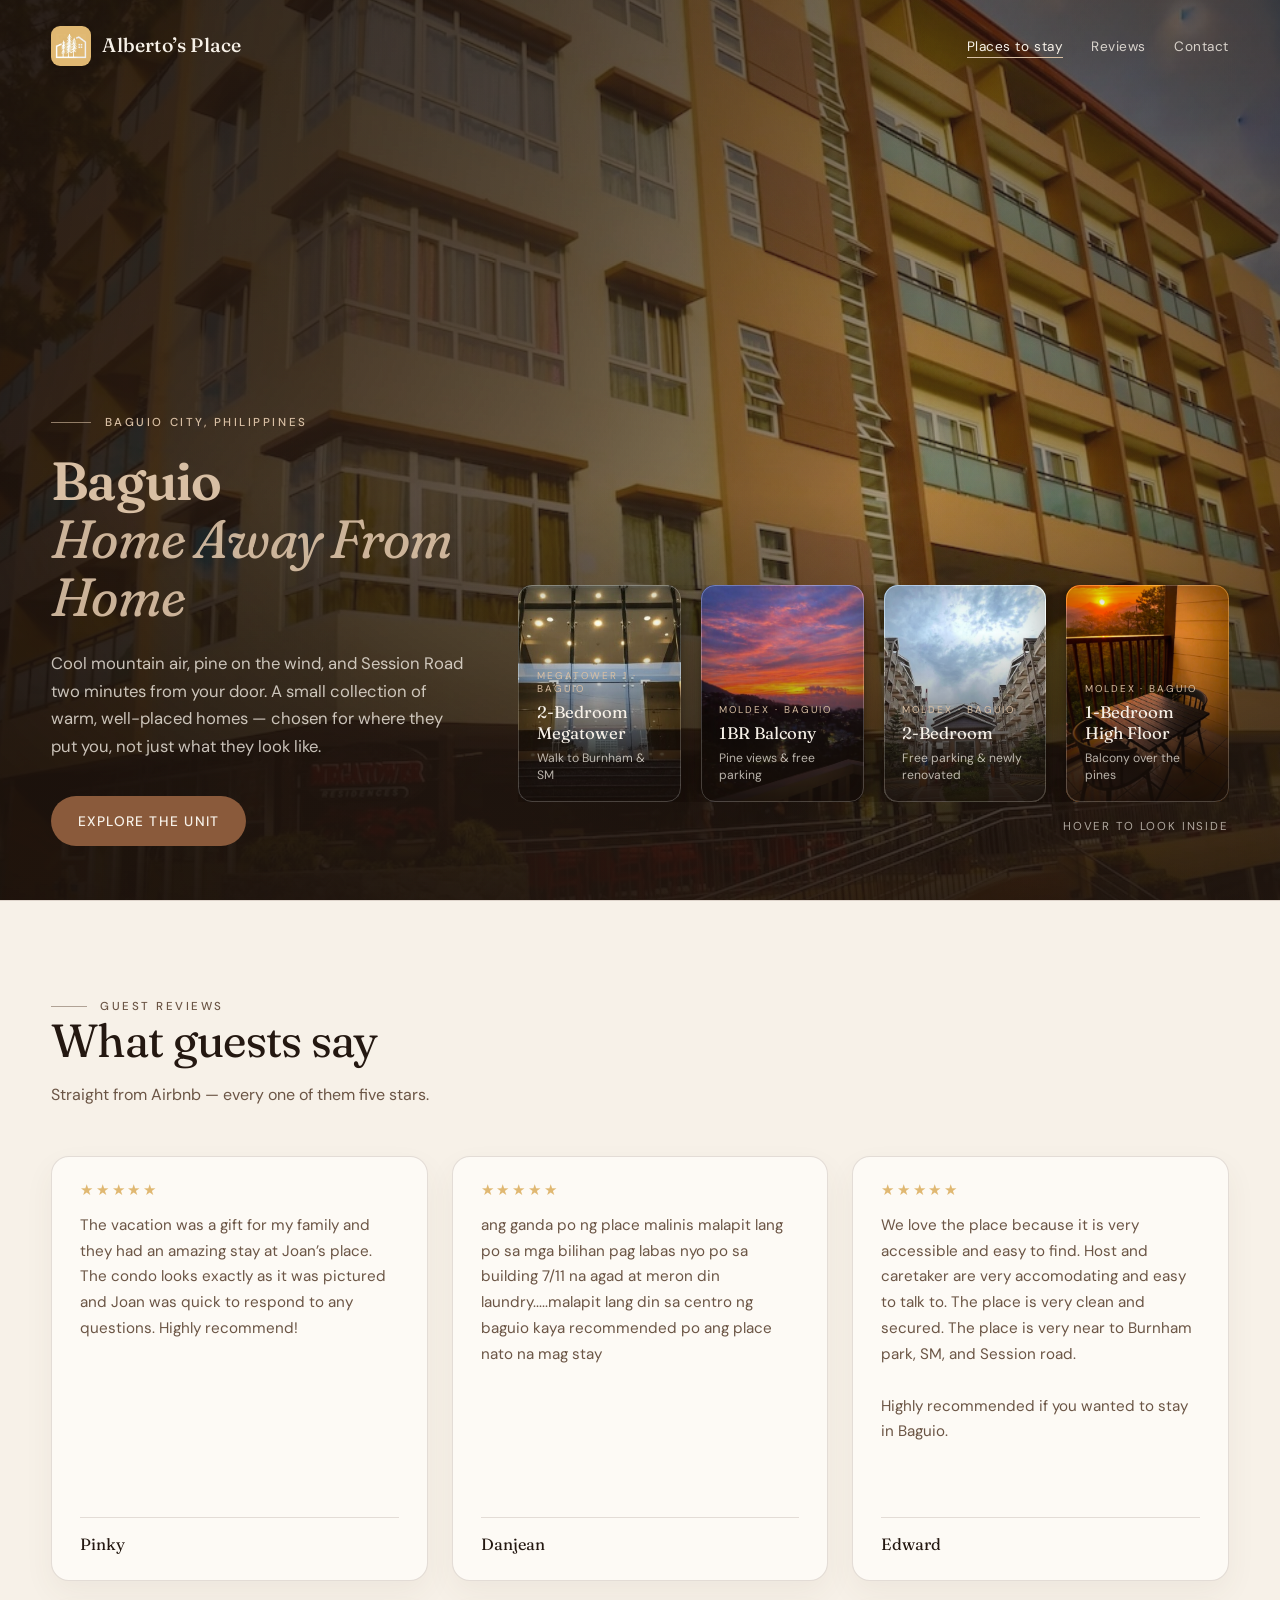
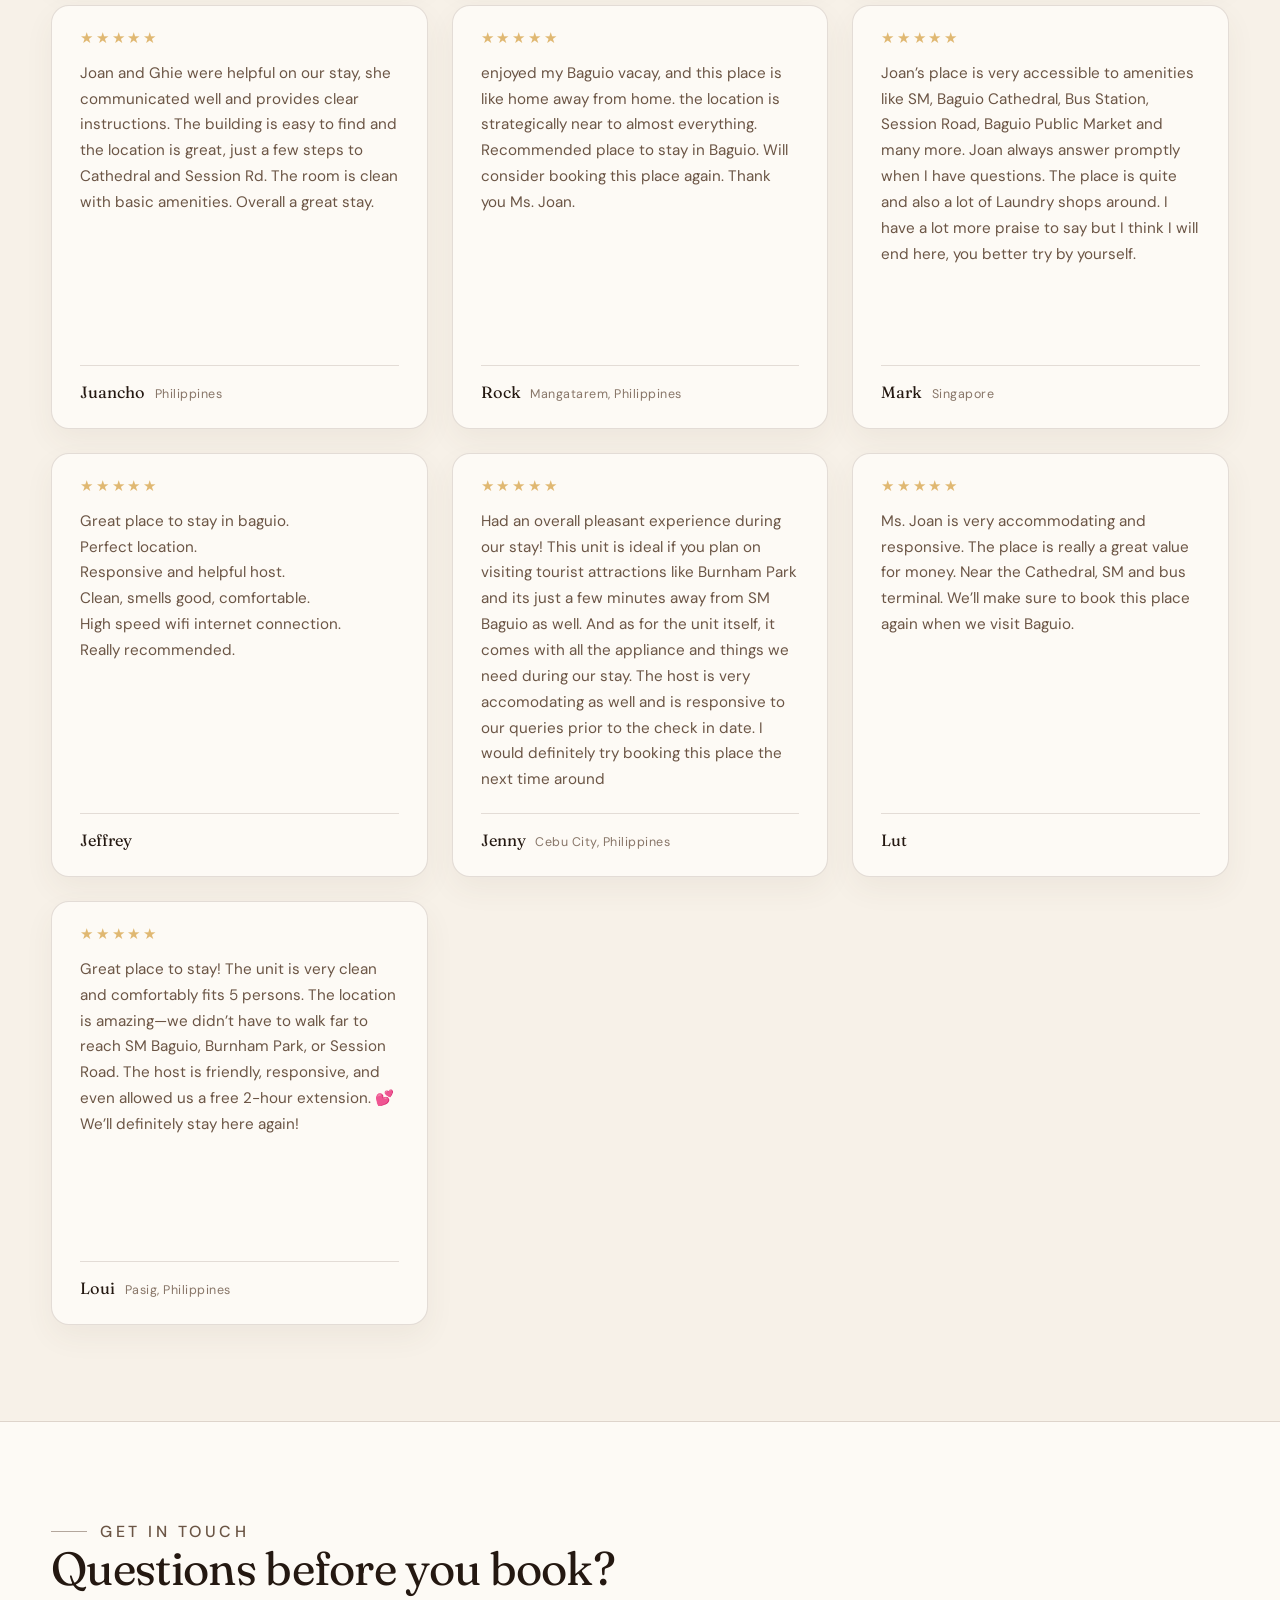
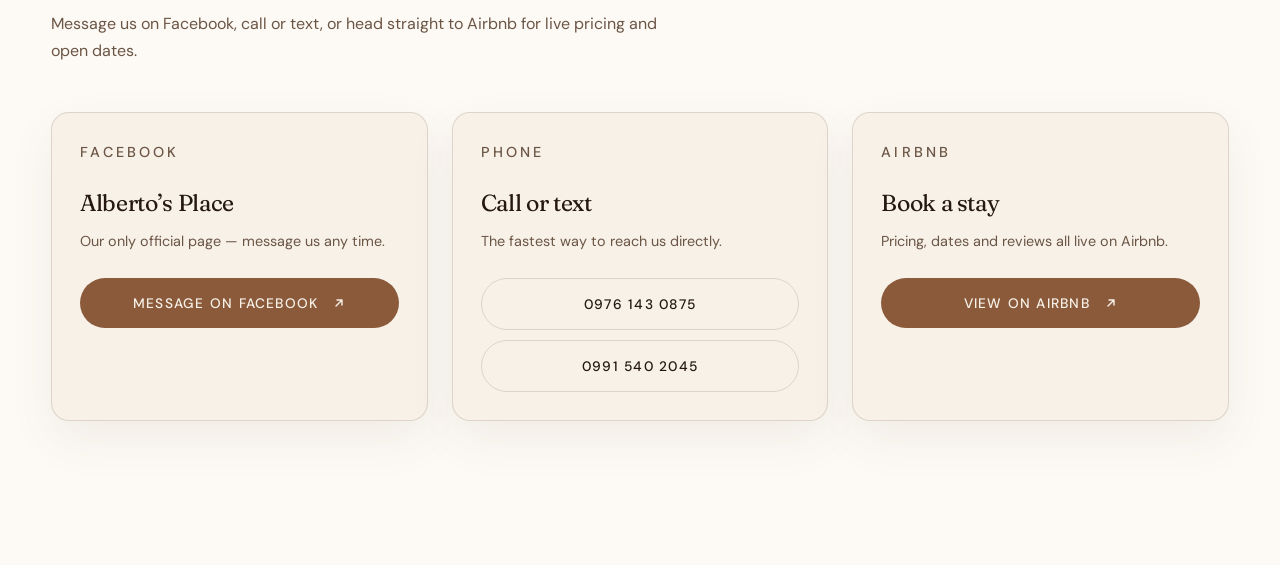
==== index.html @ 00d6dbf7 "Add the Moldex 1-Bedroom High Floor Not on Airbnb, so its booking panel and gallery CTA point at the" ====
<!DOCTYPE html>
<html lang="en">
<head>
<meta charset="utf-8">
<meta name="viewport" content="width=device-width, initial-scale=1">
<title>Alberto's Place — Places to Stay in Baguio</title>
<meta name="description" content="A small collection of warm, well-placed staycation homes in Baguio City. Browse the stay, then book on Airbnb.">
<link rel="icon" href="assets/img/favicon.png" type="image/png">

<link rel="preconnect" href="https://fonts.googleapis.com">
<link rel="preconnect" href="https://fonts.gstatic.com" crossorigin>
<link href="https://fonts.googleapis.com/css2?family=DM+Sans:opsz,wght@9..40,300;9..40,400;9..40,500&family=Fraunces:ital,opsz,wght@0,9..144,300;0,9..144,400;0,9..144,600;1,9..144,400&display=swap" rel="stylesheet">
<!-- ?v= is a cache buster: browsers hold onto these files for ~10 minutes,
     so bump the number whenever style.css or main.js changes, or people
     keep seeing the previous version after a deploy. -->
<link rel="stylesheet" href="assets/css/style.css?v=31">
</head>
<body>

<a class="skip-link" href="#heroMain">Skip to content</a>

<header class="hero grain" id="hero">

  <!-- Background layers: base scene, then the unit's own photo which
       fades and zooms in when the window card is hovered. -->
  <div class="hero__layer hero__layer--base"
       style="background-image:url('images/unit-1-baguio/unit1-39.jpeg')"></div>
  <!-- Two reveal layers, alternated, so one unit can cross-fade into the
       next rather than the image snapping over. -->
  <div class="hero__layer hero__layer--reveal" id="revealLayer"></div>
  <div class="hero__layer hero__layer--reveal" id="revealLayerB"></div>
  <div class="hero__scrim"></div>

  <nav class="nav">
    <a class="brand" href="index.html">
      <img class="brand__logo" src="assets/img/logo-tile.png" alt="">
      <span class="brand__name">Alberto&rsquo;s Place</span>
    </a>
    <button class="nav__toggle" id="navToggle"
            aria-expanded="false" aria-controls="navMenu" aria-label="Open menu">
      <span></span>
    </button>

    <div class="nav__links" id="navMenu" data-open="false">
      <a class="nav__link" href="index.html" aria-current="page">Places to stay</a>
      <a class="nav__link" href="#reviews">Reviews</a>
      <a class="nav__link" href="#contact">Contact</a>
    </div>
  </nav>

  <div class="hero__body" id="heroMain">

    <div class="hero__copy">
      <p class="u-eyebrow hero__eyebrow">Baguio City, Philippines</p>
      <h1 class="hero__title">Baguio<em>Home Away From Home</em></h1>
      <p class="hero__lede">
        Cool mountain air, pine on the wind, and Session Road two minutes from your
        door. A small collection of warm, well-placed homes — chosen for where they
        put you, not just what they look like.
      </p>
      <!-- href + data-reveal are kept in sync with the active card by main.js -->
      <a class="btn" id="exploreCta" href="unit-1.html" data-enter
         data-reveal="images/unit-1-baguio/unit1-01.jpeg">
        Explore the unit
      </a>
    </div>

    <div>
      <div class="window-rail">

        <!-- The window: an oversized crop of the unit's photo, so it reads
             as an aperture cut into the scene behind it. -->

        <a class="window-card" href="unit-1.html" data-enter
           data-reveal="images/unit-1-baguio/unit1-01.jpeg">
          <img class="window-card__img"
               src="images/unit-1-baguio/unit1-01.jpeg"
               alt="Glass main entrance at Megatower 1 Residences">
          <span class="window-card__veil"></span>
          <span class="window-card__label">
            <span class="window-card__place">Megatower 1 · Baguio</span>
            <span class="window-card__name">2-Bedroom Megatower</span>
            <span class="window-card__note">Walk to Burnham &amp; SM</span>
          </span>
        </a>

        <a class="window-card" href="unit-2.html" data-enter
           data-reveal="images/unit-3-baguio/unit3-19.jpeg">
          <img class="window-card__img"
               src="images/unit-3-baguio/unit3-19.jpeg"
               alt="Sunset over the hillside from the balcony">
          <span class="window-card__veil"></span>
          <span class="window-card__label">
            <span class="window-card__place">Moldex · Baguio</span>
            <span class="window-card__name">1BR Balcony</span>
            <span class="window-card__note">Pine views &amp; free parking</span>
          </span>
        </a>

        <a class="window-card" href="unit-3.html" data-enter
           data-reveal="images/unit-4-baguio/unit4-01.jpeg">
          <img class="window-card__img"
               src="images/unit-4-baguio/unit4-01.jpeg"
               alt="Moldex Residences entrance and grounds">
          <span class="window-card__veil"></span>
          <span class="window-card__label">
            <span class="window-card__place">Moldex · Baguio</span>
            <span class="window-card__name">2-Bedroom</span>
            <span class="window-card__note">Free parking &amp; newly renovated</span>
          </span>
        </a>

        <a class="window-card" href="unit-4.html" data-enter
           data-reveal="images/moldex-highfloor/hf-02.jpg">
          <img class="window-card__img"
               src="images/moldex-highfloor/hf-02.jpg"
               alt="Balcony table and chairs looking over the pines at sunset">
          <span class="window-card__veil"></span>
          <span class="window-card__label">
            <span class="window-card__place">Moldex &middot; Baguio</span>
            <span class="window-card__name">1-Bedroom High Floor</span>
            <span class="window-card__note">Balcony over the pines</span>
          </span>
        </a>

      </div>
      <p class="hero__hint">
        <span data-pointer="fine">Hover to look inside</span>
        <span data-pointer="coarse">Tap to step inside</span>
      </p>
    </div>

  </div>
</header>

<section class="reviews-section" id="reviews">
  <div class="wrap">
    <div class="reviews-head">
      <p class="u-eyebrow reviews-head__eyebrow">Guest reviews</p>
      <h2>What guests say</h2>
      <p>Straight from Airbnb &mdash; every one of them five stars.</p>
    </div>

    <div class="reviews-grid">
      <figure class="review-card">
        <p class="review-card__stars" role="img" aria-label="Rated 5 out of 5">&#9733;&#9733;&#9733;&#9733;&#9733;</p>
        <blockquote>The vacation was a gift for my family and they had an amazing stay at Joan&rsquo;s place. The condo looks exactly as it was pictured and Joan was quick to respond to any questions. Highly recommend!</blockquote>
        <figcaption>
          <span class="review-card__name">Pinky</span>
        </figcaption>
      </figure>

      <figure class="review-card">
        <p class="review-card__stars" role="img" aria-label="Rated 5 out of 5">&#9733;&#9733;&#9733;&#9733;&#9733;</p>
        <blockquote>ang ganda po ng place malinis malapit lang po sa mga bilihan pag labas nyo po sa building 7/11 na agad at meron din laundry.....malapit lang din sa centro ng baguio kaya recommended po ang place nato na mag stay</blockquote>
        <figcaption>
          <span class="review-card__name">Danjean</span>
          </figcaption>
      </figure>

      <figure class="review-card">
        <p class="review-card__stars" role="img" aria-label="Rated 5 out of 5">&#9733;&#9733;&#9733;&#9733;&#9733;</p>
        <blockquote>We love the place because it is very accessible and easy to find. Host and caretaker are very accomodating and easy to talk to. The place is very clean and secured. The place is very near to Burnham park, SM, and Session road.<br><br>Highly recommended if you wanted to stay in Baguio.</blockquote>
        <figcaption>
          <span class="review-card__name">Edward</span>
          </figcaption>
      </figure>

      <figure class="review-card">
        <p class="review-card__stars" role="img" aria-label="Rated 5 out of 5">&#9733;&#9733;&#9733;&#9733;&#9733;</p>
        <blockquote>Joan and Ghie were helpful on our stay, she communicated well and provides clear instructions. The building is easy to find and the location is great, just a few steps to Cathedral and Session Rd. The room is clean with basic amenities. Overall a great stay.</blockquote>
        <figcaption>
          <span class="review-card__name">Juancho</span>
          <span class="review-card__meta">Philippines</span>
        </figcaption>
      </figure>

      <figure class="review-card">
        <p class="review-card__stars" role="img" aria-label="Rated 5 out of 5">&#9733;&#9733;&#9733;&#9733;&#9733;</p>
        <blockquote>enjoyed my Baguio vacay, and this place is like home away from home. the location is strategically near to almost everything. Recommended place to stay in Baguio. Will consider booking this place again. Thank you Ms. Joan.</blockquote>
        <figcaption>
          <span class="review-card__name">Rock</span>
          <span class="review-card__meta">Mangatarem, Philippines</span>
        </figcaption>
      </figure>

      <figure class="review-card">
        <p class="review-card__stars" role="img" aria-label="Rated 5 out of 5">&#9733;&#9733;&#9733;&#9733;&#9733;</p>
        <blockquote>Joan&rsquo;s place is very accessible to amenities like SM, Baguio Cathedral, Bus Station, Session Road, Baguio Public Market and many more. Joan always answer promptly when I have questions. The place is quite and also a lot of Laundry shops around. I have a lot more praise to say but I think I will end here, you better try by yourself.</blockquote>
        <figcaption>
          <span class="review-card__name">Mark</span>
          <span class="review-card__meta">Singapore</span>
        </figcaption>
      </figure>

      <figure class="review-card">
        <p class="review-card__stars" role="img" aria-label="Rated 5 out of 5">&#9733;&#9733;&#9733;&#9733;&#9733;</p>
        <blockquote>Great place to stay in baguio.<br>Perfect location.<br>Responsive and helpful host.<br>Clean, smells good, comfortable.<br>High speed wifi internet connection.<br>Really recommended.</blockquote>
        <figcaption>
          <span class="review-card__name">Jeffrey</span>
        </figcaption>
      </figure>

      <figure class="review-card">
        <p class="review-card__stars" role="img" aria-label="Rated 5 out of 5">&#9733;&#9733;&#9733;&#9733;&#9733;</p>
        <blockquote>Had an overall pleasant experience during our stay! This unit is ideal if you plan on visiting tourist attractions like Burnham Park and its just a few minutes away from SM Baguio as well. And as for the unit itself, it comes with all the appliance and things we need during our stay. The host is very accomodating as well and is responsive to our queries prior to the check in date. I would definitely try booking this place the next time around</blockquote>
        <figcaption>
          <span class="review-card__name">Jenny</span>
          <span class="review-card__meta">Cebu City, Philippines</span>
        </figcaption>
      </figure>

      <figure class="review-card">
        <p class="review-card__stars" role="img" aria-label="Rated 5 out of 5">&#9733;&#9733;&#9733;&#9733;&#9733;</p>
        <blockquote>Ms. Joan is very accommodating and responsive. The place is really a great value for money. Near the Cathedral, SM and bus terminal. We&rsquo;ll make sure to book this place again when we visit Baguio.</blockquote>
        <figcaption>
          <span class="review-card__name">Lut</span>
        </figcaption>
      </figure>

      <figure class="review-card">
        <p class="review-card__stars" role="img" aria-label="Rated 5 out of 5">&#9733;&#9733;&#9733;&#9733;&#9733;</p>
        <blockquote>Great place to stay! The unit is very clean and comfortably fits 5 persons. The location is amazing&mdash;we didn&rsquo;t have to walk far to reach SM Baguio, Burnham Park, or Session Road. The host is friendly, responsive, and even allowed us a free 2-hour extension. &#128149; We&rsquo;ll definitely stay here again!</blockquote>
        <figcaption>
          <span class="review-card__name">Loui</span>
          <span class="review-card__meta">Pasig, Philippines</span>
        </figcaption>
      </figure>
    </div>
  </div>
</section>

<section class="contact-section" id="contact">
  <div class="wrap">
    <div class="contact-head">
      <p class="u-eyebrow contact-head__eyebrow">Get in touch</p>
      <h2>Questions before you book?</h2>
      <p>
        Message us on Facebook, call or text, or head straight to Airbnb for
        live pricing and open dates.
      </p>
    </div>

    <div class="contact-grid">

      <div class="contact-card">
        <p class="u-eyebrow contact-card__label">Facebook</p>
        <h3>Alberto&rsquo;s Place</h3>
        <p>Our only official page &mdash; message us any time.</p>
        <a class="btn" href="https://www.facebook.com/Albertosplacestaycation"
           target="_blank" rel="noopener">
          Message on Facebook
          <svg width="14" height="14" viewBox="0 0 14 14" fill="none" aria-hidden="true">
            <path d="M4 10L10 4M10 4H5M10 4v5" stroke="currentColor" stroke-width="1.4"
                  stroke-linecap="round" stroke-linejoin="round"/>
          </svg>
        </a>
      </div>

      <div class="contact-card">
        <p class="u-eyebrow contact-card__label">Phone</p>
        <h3>Call or text</h3>
        <p>The fastest way to reach us directly.</p>
        <div class="contact-card__phones">
          <a class="btn btn--ghost" href="tel:+639761430875">0976 143 0875</a>
          <a class="btn btn--ghost" href="tel:+639915402045">0991 540 2045</a>
        </div>
      </div>

      <div class="contact-card">
        <p class="u-eyebrow contact-card__label">Airbnb</p>
        <h3>Book a stay</h3>
        <p>Pricing, dates and reviews all live on Airbnb.</p>
        <a class="btn" href="https://www.airbnb.com/rooms/783732676902421888"
           target="_blank" rel="noopener">
          View on Airbnb
          <svg width="14" height="14" viewBox="0 0 14 14" fill="none" aria-hidden="true">
            <path d="M4 10L10 4M10 4H5M10 4v5" stroke="currentColor" stroke-width="1.4"
                  stroke-linecap="round" stroke-linejoin="round"/>
          </svg>
        </a>
      </div>

    </div>
  </div>
</section>

<script src="assets/js/units.js?v=31"></script>
<script src="assets/js/main.js?v=31"></script>
</body>
</html>
---- assets/css/style.css ----
/* ============================================================
   TERRA STAYS — core stylesheet
   Palette: warm earth / brown aesthetic
   ============================================================ */

:root {
  /* Earth palette */
  --espresso: #241811;
  --bark:     #33241a;
  --walnut:   #5c4032;
  --clay:     #8a5a3b;
  --caramel:  #b5835a;
  --sand:     #d8bfa4;
  --oat:      #ead9c4;
  --cream:    #f7f1e8;
  --paper:    #fdfaf5;
  --moss:     #6e7357;
  --brand-tan: #e0b872;   /* sampled from the Alberto's Place mark */

  --ink:        var(--espresso);
  --ink-soft:   #6b5545;
  --rule:       rgba(92, 64, 50, 0.16);

  /* Type */
  --display: "Fraunces", "Iowan Old Style", Georgia, serif;
  --body:    "DM Sans", -apple-system, BlinkMacSystemFont, "Segoe UI", sans-serif;

  /* Motion */
  --ease-out: cubic-bezier(0.22, 1, 0.36, 1);
  --ease-soft: cubic-bezier(0.4, 0, 0.2, 1);

  /* Layout */
  --gutter: clamp(1.25rem, 4vw, 4rem);
  --maxw: 1400px;
}

*, *::before, *::after { box-sizing: border-box; }

/* several components set an explicit display, which would otherwise beat the
   UA rule for [hidden] */
[hidden] { display: none !important; }

html { scroll-behavior: smooth; }

body {
  margin: 0;
  font-family: var(--body);
  background: var(--paper);
  color: var(--ink);
  -webkit-font-smoothing: antialiased;
  text-rendering: optimizeLegibility;
}

img { display: block; max-width: 100%; }

a { color: inherit; text-decoration: none; }

button { font: inherit; color: inherit; }

/* Keyboard focus has to stay visible everywhere. Anything below that hides an
   outline must put back an equally clear indicator. */
:where(a, button, [tabindex]):focus-visible {
  outline: 2px solid var(--brand-tan);
  outline-offset: 3px;
  border-radius: 3px;
}

.skip-link {
  position: absolute;
  left: -9999px;
  top: 0;
  z-index: 200;
}

.skip-link:focus {
  left: 1rem;
  top: 1rem;
  padding: 0.8rem 1.25rem;
  border-radius: 999px;
  background: var(--cream);
  color: var(--ink);
  font-size: 0.85rem;
}

h1, h2, h3, h4 {
  font-family: var(--display);
  font-weight: 400;
  font-variation-settings: "SOFT" 30, "WONK" 1;
  letter-spacing: -0.015em;
  margin: 0;
  line-height: 1.05;
}

.u-eyebrow {
  font-size: 0.72rem;
  letter-spacing: 0.22em;
  text-transform: uppercase;
  font-weight: 500;
}

/* Film grain overlay, used on dark photographic surfaces */
.grain::after {
  content: "";
  position: absolute;
  inset: 0;
  pointer-events: none;
  opacity: 0.16;
  mix-blend-mode: overlay;
  background-image: url("data:image/svg+xml,%3Csvg xmlns='http://www.w3.org/2000/svg' width='140' height='140'%3E%3Cfilter id='n'%3E%3CfeTurbulence type='fractalNoise' baseFrequency='0.85' numOctaves='3'/%3E%3C/filter%3E%3Crect width='140' height='140' filter='url(%23n)' opacity='0.5'/%3E%3C/svg%3E");
}

/* ============================================================
   HERO — "window into the stay"
   ============================================================ */

.hero {
  position: relative;
  min-height: 100svh;
  display: flex;
  flex-direction: column;
  overflow: hidden;
  background: var(--espresso);
  isolation: isolate;
}

/* Stacked background layers. The base sits underneath; the reveal
   layer holds the unit's own photo and fades + zooms in on hover,
   so the thumbnail reads as a window opening onto the full scene. */
.hero__layer {
  position: absolute;
  inset: -6%;                    /* bleed, so scaling never shows an edge */
  background-size: cover;
  background-position: center;
  z-index: 0;
  will-change: transform, opacity;
}

.hero__layer--base {
  transform: scale(1.04);
  transition: transform 1600ms var(--ease-out), filter 900ms var(--ease-soft);
}

/* Visibility is driven by JS rather than by .is-peeking, because two of these
   alternate to cross-fade one unit into the next. The long transform makes a
   slow push-in that runs for the whole time a unit is on screen. */
.hero__layer--reveal {
  opacity: 0;
  transform: scale(1.02);
  transition:
    opacity 700ms var(--ease-soft),
    transform 3500ms linear;
}

.hero__layer--reveal.is-on { opacity: 1; transform: scale(1.14); }

/* Warm scrim: pushes every photo toward the brown palette and keeps
   text legible over phone-camera shots. */
.hero__scrim {
  position: absolute;
  inset: 0;
  z-index: 1;
  background:
    linear-gradient(to right,
      rgba(28, 18, 12, 0.88) 0%,
      rgba(36, 24, 17, 0.62) 42%,
      rgba(36, 24, 17, 0.28) 72%,
      rgba(36, 24, 17, 0.55) 100%),
    linear-gradient(to top,
      rgba(28, 18, 12, 0.85) 0%,
      rgba(28, 18, 12, 0.10) 45%,
      rgba(28, 18, 12, 0.45) 100%),
    radial-gradient(120% 90% at 20% 40%, rgba(138, 90, 59, 0.30), transparent 60%);
  transition: opacity 900ms var(--ease-soft);
}

/* Peeking state — set while the card is hovered/focused.
   The scrim deliberately stays at full strength: the reveal comes from
   the image swap and the slow push-in, not from lifting the shade off
   the headline. */
.hero.is-peeking .hero__layer--base { transform: scale(1.1); filter: blur(2px); }

/* Stated explicitly rather than via :not() — the nav has to out-stack the hero
   body so the open menu panel isn't painted behind the headline. */
.hero > .nav,
.hero > .hero__body { position: relative; }
.hero > .hero__body { z-index: 2; }
.hero > .nav        { z-index: 3; }

/* ---------- Nav ---------- */

.nav {
  display: flex;
  align-items: center;
  justify-content: space-between;
  gap: 2rem;
  padding: 1.6rem var(--gutter);
  color: var(--cream);
}

.brand {
  display: inline-flex;
  align-items: center;
  gap: 0.7rem;
}

.brand__logo {
  width: 2.5rem;
  height: 2.5rem;
  border-radius: 9px;
  flex: none;
  box-shadow: 0 1px 3px rgba(20, 12, 7, 0.25);
}

.brand__name {
  font-family: var(--display);
  font-size: 1.22rem;
  font-weight: 500;
  letter-spacing: 0.01em;
  line-height: 1;
  white-space: nowrap;
}

.nav__links {
  display: flex;
  align-items: center;
  gap: 1.75rem;
  font-size: 0.85rem;
  letter-spacing: 0.04em;
}

.nav__link {
  position: relative;
  display: inline-flex;
  align-items: center;
  /* padded to a 44px tap target without changing the visual rhythm */
  padding: 0.75rem 0;
  opacity: 0.82;
  transition: opacity 250ms var(--ease-soft);
}

.nav__link::after {
  content: "";
  position: absolute;
  left: 0; bottom: 0.55rem;
  width: 100%;
  height: 1px;
  background: var(--sand);
  transform: scaleX(0);
  transform-origin: left;
  transition: transform 400ms var(--ease-out);
}

a.nav__link:hover { opacity: 1; }
a.nav__link:hover::after,
.nav__link[aria-current="page"]::after { transform: scaleX(1); }

.nav__link[aria-current="page"] { opacity: 1; }

/* ---------- Menu toggle (small screens only) ---------- */

.nav__toggle {
  display: none;
  width: 44px;
  height: 44px;
  padding: 0;
  border: 1px solid rgba(247, 241, 232, 0.28);
  border-radius: 999px;
  background: rgba(28, 18, 12, 0.35);
  color: var(--cream);
  cursor: pointer;
  place-items: center;
  backdrop-filter: blur(6px);
}

.nav__toggle span {
  position: relative;
  display: block;
  width: 16px;
  height: 1.5px;
  background: currentColor;
  transition: transform 300ms var(--ease-out), opacity 200ms var(--ease-soft);
}

.nav__toggle span::before,
.nav__toggle span::after {
  content: "";
  position: absolute;
  left: 0;
  width: 16px;
  height: 1.5px;
  background: currentColor;
  transition: transform 300ms var(--ease-out);
}

.nav__toggle span::before { top: -5px; }
.nav__toggle span::after  { top: 5px; }

.nav__toggle[aria-expanded="true"] span { transform: rotate(45deg); }
.nav__toggle[aria-expanded="true"] span::before { transform: translateY(5px) rotate(-90deg); }
.nav__toggle[aria-expanded="true"] span::after  { opacity: 0; transform: translateY(-5px); }

/* ---------- Hero body ---------- */

.hero__body {
  flex: 1;
  display: grid;
  grid-template-columns: minmax(min(26rem, 100%), 1fr) minmax(0, auto);
  align-items: end;
  gap: clamp(2rem, 4vw, 4.5rem);
  padding: 0 var(--gutter) clamp(2.5rem, 6vh, 4.5rem);
}

/* Without this the rail's intrinsic width props the whole grid open and
   pushes the headline off-screen on narrow viewports. */
.hero__body > * { min-width: 0; }

.hero__copy { max-width: 34rem; color: var(--cream); }

.hero__eyebrow {
  color: var(--sand);
  margin-bottom: 1.4rem;
  display: flex;
  align-items: center;
  gap: 0.85rem;
}

.hero__eyebrow::before {
  content: "";
  width: 2.5rem;
  height: 1px;
  background: currentColor;
  opacity: 0.6;
}

.hero__title {
  font-size: clamp(2.1rem, 4.2vw, 3.9rem);
  line-height: 1.08;
  margin-bottom: 1.5rem;
  /* Both lines sand, no white split — the contrast comes from weight and
     italic instead of a color change. */
  color: var(--sand);
  font-weight: 600;
  font-variation-settings: "SOFT" 40, "WONK" 1;
}

.hero__title em {
  display: block;
  font-style: italic;
  font-weight: 400;
  font-variation-settings: "SOFT" 65, "WONK" 1;
  opacity: 0.92;
}

.hero__lede {
  font-size: clamp(0.98rem, 1.3vw, 1.1rem);
  line-height: 1.65;
  color: rgba(247, 241, 232, 0.78);
  max-width: 30rem;
  margin: 0 0 2.25rem;
}

/* ---------- Button ---------- */

.btn {
  --btn-bg: var(--clay);
  --btn-fg: var(--cream);
  display: inline-flex;
  align-items: center;
  gap: 0.85rem;
  padding: 1rem 1.65rem;
  border: 0;
  border-radius: 999px;
  background: var(--btn-bg);
  color: var(--btn-fg);
  font-family: var(--body);
  font-size: 0.86rem;
  font-weight: 500;
  letter-spacing: 0.09em;
  text-transform: uppercase;
  cursor: pointer;
  transition: background 350ms var(--ease-soft), transform 350ms var(--ease-out);
}

.btn:hover { background: var(--caramel); transform: translateY(-2px); }

.btn svg { transition: transform 400ms var(--ease-out); }
.btn:hover svg { transform: translateX(4px); }

.btn--ghost {
  --btn-bg: transparent;
  --btn-fg: var(--ink);
  border: 1px solid var(--rule);
}
.btn--ghost:hover { --btn-bg: var(--oat); }

/* ============================================================
   THE WINDOW CARD
   The thumbnail shows an oversized crop of the unit's photo, so it
   reads as a small aperture cut into the scene behind it.
   ============================================================ */

.window-rail {
  display: flex;
  align-items: flex-end;
  gap: 1.25rem;
  /* Scrolls at any width. With four cards the rail's natural width was
     squeezing the headline column down to ~140px, so it wrapped one word
     per line — the rail has to give, not the copy. */
  max-width: 100%;
  overflow-x: auto;
  scrollbar-width: none;
  scroll-snap-type: x mandatory;
  scroll-padding-left: 0;
}
.window-rail::-webkit-scrollbar { display: none; }
.window-card { scroll-snap-align: start; }

.window-card {
  position: relative;
  display: block;
  width: clamp(160px, 17vw, 260px);
  min-width: 124px;
  aspect-ratio: 3 / 4;
  border-radius: 14px;
  overflow: hidden;
  cursor: pointer;
  background: var(--bark);
  box-shadow:
    0 2px 6px rgba(20, 12, 7, 0.30),
    0 18px 45px rgba(20, 12, 7, 0.45);
  transition:
    transform 700ms var(--ease-out),
    box-shadow 700ms var(--ease-out);
}

/* thin inner bevel — makes it feel cut, not pasted on */
.window-card.is-showing::after {
  border-color: rgba(224, 184, 114, 0.85);
  box-shadow: inset 0 0 40px rgba(20, 12, 7, 0.35),
              0 0 0 1px rgba(224, 184, 114, 0.35);
}

.window-card::after {
  content: "";
  position: absolute;
  inset: 0;
  border-radius: inherit;
  border: 1px solid rgba(247, 241, 232, 0.22);
  box-shadow: inset 0 0 40px rgba(20, 12, 7, 0.35);
  pointer-events: none;
  z-index: 3;
}

.window-card__img {
  position: absolute;
  inset: 0;
  width: 100%;
  height: 100%;
  object-fit: cover;
  /* oversized on purpose: you're seeing a slice of a bigger scene */
  transform: scale(1.45);
  transition: transform 1400ms var(--ease-out);
  z-index: 1;
}

.window-card__veil {
  position: absolute;
  inset: 0;
  z-index: 2;
  /* Reaches high enough that the label always lands on a dark base,
     even when the title wraps to two lines on a narrow card. */
  background: linear-gradient(to top,
    rgba(24, 15, 10, 0.92) 0%,
    rgba(24, 15, 10, 0.78) 22%,
    rgba(24, 15, 10, 0.30) 48%,
    rgba(24, 15, 10, 0) 78%);
  transition: opacity 700ms var(--ease-soft);
}

.window-card__label {
  position: absolute;
  left: 0; right: 0; bottom: 0;
  z-index: 4;
  padding: 1.1rem 1.15rem;
  color: var(--cream);
}

.window-card__place {
  display: block;
  font-size: 0.62rem;
  letter-spacing: 0.2em;
  text-transform: uppercase;
  color: var(--sand);
  margin-bottom: 0.45rem;
}

.window-card__name {
  display: block;
  font-family: var(--display);
  font-size: 1.05rem;
  line-height: 1.25;
}

.window-card__note {
  display: block;
  margin-top: 0.4rem;
  font-size: 0.76rem;
  line-height: 1.4;
  color: rgba(247, 241, 232, 0.72);
}

/* On hover the crop eases back toward 1:1 — the window "opens" and
   matches the full-bleed scene now showing behind it. */
.window-card:hover,
.window-card:focus-visible {
  transform: translateY(-10px);
  box-shadow:
    0 4px 10px rgba(20, 12, 7, 0.35),
    0 30px 70px rgba(20, 12, 7, 0.55);
}

/* The crop eases open a little, but stays tighter than the scene behind
   it — otherwise the card stops reading as an aperture and starts
   competing with the background. */
.window-card:hover .window-card__img,
.window-card:focus-visible .window-card__img { transform: scale(1.28); }

.window-card:hover .window-card__veil,
.window-card:focus-visible .window-card__veil { opacity: 0.8; }

/* Ghost slots standing in for the five stays still to come */
.window-slot {
  width: clamp(160px, 17vw, 260px);
  min-width: 124px;
  aspect-ratio: 3 / 4;
  border-radius: 14px;
  border: 1px dashed rgba(247, 241, 232, 0.22);
  display: grid;
  place-items: center;
  color: rgba(247, 241, 232, 0.42);
  font-size: 0.68rem;
  letter-spacing: 0.18em;
  text-transform: uppercase;
}

.hero__hint {
  margin-top: 1.1rem;
  font-size: 0.72rem;
  letter-spacing: 0.16em;
  text-transform: uppercase;
  color: rgba(247, 241, 232, 0.66);
  text-align: right;
}

/* "Hover" means nothing on a touch screen */
[data-pointer="coarse"] { display: none; }

@media (hover: none) {
  [data-pointer="fine"]   { display: none; }
  [data-pointer="coarse"] { display: inline; }
}

/* Click-through transition: the window swallows the page */
body.is-entering .hero__layer--reveal.is-on { transform: scale(1.4); }
body.is-entering .hero__body,
body.is-entering .nav { opacity: 0; transform: translateY(-8px); }
body.is-entering .hero__body,
body.is-entering .nav {
  transition: opacity 450ms var(--ease-soft), transform 450ms var(--ease-soft);
}

/* ============================================================
   LISTING PAGE
   ============================================================ */

.listing-nav {
  position: sticky;
  top: 0;
  z-index: 40;
  display: flex;
  align-items: center;
  justify-content: space-between;
  gap: 2rem;
  padding: 1.1rem var(--gutter);
  background: rgba(253, 250, 245, 0.86);
  backdrop-filter: blur(14px);
  border-bottom: 1px solid var(--rule);
  color: var(--ink);
}


.back-link {
  display: inline-flex;
  align-items: center;
  gap: 0.6rem;
  min-height: 44px;
  padding-right: 0.5rem;
  font-size: 0.8rem;
  letter-spacing: 0.05em;
  color: var(--ink-soft);
  transition: color 250ms var(--ease-soft);
}

.back-link__long  { white-space: nowrap; }
.back-link__short { display: none; }
.back-link:hover { color: var(--clay); }
.back-link svg { transition: transform 350ms var(--ease-out); }
.back-link:hover svg { transform: translateX(-4px); }

.wrap {
  max-width: var(--maxw);
  margin: 0 auto;
  padding: 0 var(--gutter);
}

/* ---------- Listing header ---------- */

.listing-head { padding: clamp(2.5rem, 6vw, 4.5rem) 0 2rem; }

.listing-head__eyebrow {
  color: var(--clay);
  margin-bottom: 1rem;
  display: flex;
  align-items: center;
  gap: 0.8rem;
}
.listing-head__eyebrow::before {
  content: "";
  width: 2.25rem; height: 1px;
  background: currentColor; opacity: 0.5;
}

.listing-head h1 {
  font-size: clamp(2.2rem, 5vw, 3.6rem);
  max-width: 20ch;
  margin-bottom: 1.25rem;
}

.listing-meta {
  display: flex;
  flex-wrap: wrap;
  align-items: center;
  gap: 0.65rem 1.1rem;
  color: var(--ink-soft);
  font-size: 0.92rem;
}

.listing-meta span { display: inline-flex; align-items: center; gap: 0.45rem; }

.listing-meta .dot {
  width: 3px; height: 3px;
  border-radius: 50%;
  background: var(--caramel);
  opacity: 0.7;
}

/* ---------- Photo mosaic ---------- */

.mosaic {
  display: grid;
  grid-template-columns: 1.6fr 1fr 1fr;
  grid-template-rows: repeat(2, minmax(140px, 30vh));
  gap: 10px;
  border-radius: 18px;
  overflow: hidden;
  margin-bottom: 1rem;
}

.mosaic__item {
  position: relative;
  display: block;
  margin: 0;
  padding: 0;
  border: 0;
  overflow: hidden;
  background: var(--oat);
  cursor: zoom-in;
}

.mosaic__item:first-child { grid-row: span 2; }

.mosaic img {
  width: 100%;
  height: 100%;
  object-fit: cover;
  transition: transform 1200ms var(--ease-out), filter 600ms var(--ease-soft);
}

.mosaic__item:hover img { transform: scale(1.06); filter: saturate(1.08); }

/* the outline would be clipped by the tile's own overflow */
.mosaic__item:focus-visible { outline-offset: -3px; }

.mosaic__more {
  position: absolute;
  inset: 0;
  display: grid;
  place-items: center;
  background: rgba(36, 24, 17, 0.55);
  color: var(--cream);
  font-size: 0.78rem;
  letter-spacing: 0.16em;
  text-transform: uppercase;
  transition: background 350ms var(--ease-soft);
}
.mosaic__item:hover .mosaic__more { background: rgba(36, 24, 17, 0.42); }

/* ---------- Two-column content ---------- */

.listing-grid {
  display: grid;
  grid-template-columns: minmax(0, 1fr) minmax(0, 22rem);
  gap: clamp(2rem, 6vw, 5rem);
  align-items: start;
  padding: clamp(2.5rem, 6vw, 4.5rem) 0;
}

.section + .section {
  margin-top: clamp(2.25rem, 4vw, 3.25rem);
  padding-top: clamp(2.25rem, 4vw, 3.25rem);
  border-top: 1px solid var(--rule);
}

.section h2 {
  font-size: clamp(1.5rem, 2.6vw, 2rem);
  margin-bottom: 1.5rem;
}

/* ---------- Bullet lists ---------- */

.bullets {
  list-style: none;
  margin: 0;
  padding: 0;
  display: grid;
  gap: 0.9rem;
}

/* min() keeps the track from demanding 20rem on a viewport narrower than that,
   which otherwise props the whole page open past the screen edge */
.bullets--two {
  grid-template-columns: repeat(auto-fit, minmax(min(20rem, 100%), 1fr));
  gap: 0.9rem 2.5rem;
}

.bullets li {
  position: relative;
  padding-left: 1.7rem;
  line-height: 1.6;
  color: var(--ink-soft);
}

.bullets li::before {
  content: "";
  position: absolute;
  left: 0;
  top: 0.62em;
  width: 7px; height: 7px;
  border-radius: 50%;
  background: var(--caramel);
}

.bullets strong { color: var(--ink); font-weight: 500; }

/* Distance list — for the "what's nearby" walk times */
.nearby { display: grid; gap: 1.5rem; }

.nearby__group {
  display: grid;
  grid-template-columns: 5.5rem minmax(0, 1fr);
  gap: 1.25rem;
  align-items: start;
}

.nearby__time {
  font-family: var(--display);
  font-size: 1.05rem;
  color: var(--clay);
  padding-top: 0.05em;
  white-space: nowrap;
}

.nearby__places {
  display: flex;
  flex-wrap: wrap;
  gap: 0.5rem;
}

.nearby__places span {
  padding: 0.35rem 0.8rem;
  border-radius: 999px;
  background: var(--cream);
  border: 1px solid var(--rule);
  font-size: 0.86rem;
  color: var(--ink-soft);
}

.map-figure { margin: 2rem 0 0; }
.map-figure__btn {
  display: block;
  width: 100%;
  padding: 0;
  border: 0;
  background: none;
  cursor: zoom-in;
}
.map-figure img { width: 100%; border-radius: 14px; border: 1px solid var(--rule); }
.map-figure figcaption {
  margin-top: 0.75rem;
  font-size: 0.8rem;
  color: var(--ink-soft);
  font-style: italic;
}

/* ---------- Booking aside ---------- */

.booking {
  position: sticky;
  top: 5.5rem;
  padding: 1.75rem;
  border-radius: 18px;
  background: var(--cream);
  border: 1px solid var(--rule);
  box-shadow: 0 18px 45px rgba(92, 64, 50, 0.08);
}

.booking__label {
  color: var(--clay);
  margin-bottom: 0.9rem;
}

.booking h3 {
  font-size: 1.45rem;
  line-height: 1.2;
  margin-bottom: 0.85rem;
}

.booking p {
  font-size: 0.9rem;
  line-height: 1.65;
  color: var(--ink-soft);
  margin: 0 0 1.5rem;
}

.booking .btn { width: 100%; justify-content: center; }

/* Two ways to book the same place — stacked, primary first */
.booking__options { display: grid; gap: 0.6rem; }

.booking__facts {
  list-style: none;
  margin: 1.5rem 0 0;
  padding: 1.35rem 0 0;
  border-top: 1px solid var(--rule);
  display: grid;
  gap: 0.7rem;
  font-size: 0.86rem;
  color: var(--ink-soft);
}

.booking__facts li { display: flex; justify-content: space-between; gap: 1rem; }
.booking__facts strong { font-weight: 500; color: var(--ink); text-align: right; }

/* ---------- Full gallery ---------- */

.gallery-section {
  background: var(--cream);
  border-top: 1px solid var(--rule);
  padding: clamp(3rem, 7vw, 5rem) 0;
}

.gallery-head {
  display: flex;
  flex-wrap: wrap;
  align-items: end;
  justify-content: space-between;
  gap: 1.5rem;
  margin-bottom: 2.25rem;
}

.gallery-head h2 { font-size: clamp(1.75rem, 3.4vw, 2.6rem); }

.gallery-head p { margin: 0.6rem 0 0; color: var(--ink-soft); font-size: 0.95rem; }

/* ---------- Rooms ---------- */

.room + .room {
  margin-top: clamp(2.5rem, 5vw, 3.75rem);
  padding-top: clamp(2.5rem, 5vw, 3.75rem);
  border-top: 1px solid var(--rule);
}

.room__head {
  display: flex;
  align-items: baseline;
  gap: 1rem;
  margin-bottom: 1.35rem;
}

.room__title {
  font-family: var(--display);
  font-size: clamp(1.25rem, 2.2vw, 1.65rem);
  font-weight: 400;
  margin: 0;
}

/* Fixed column count rather than auto-fit: with auto-fit, a two-photo room
   stretches its tiles to half the page while a four-photo room stays small,
   and the sections stop reading as one gallery. Fixed tracks keep every tile
   the same size down the page. The 4:3 ratio does the same job for the mix of
   portrait and landscape sources. */
.room__grid {
  display: grid;
  grid-template-columns: repeat(4, minmax(0, 1fr));
  gap: 12px;
}

.room__grid .gallery__item { margin: 0; }

.room__grid--portrait  .gallery__item { aspect-ratio: 3 / 4; }
.room__grid--landscape .gallery__item { aspect-ratio: 4 / 3; }

/* A photo far wider than its room's tile gets a double-width slot instead
   of being cropped down to a sliver of itself. */
.room__grid .gallery__item--wide {
  grid-column: span 2;
  aspect-ratio: 2 / 1;
}

/* Portrait tiles, because the source photos are overwhelmingly portrait.
   A landscape tile left big empty margins around them; matching the tile to
   the photo means `cover` fills it edge to edge with only a light crop, and
   no filler behind. */
.room__grid .gallery__item img {
  height: 100%;
  object-fit: cover;
}

/* No multi-column here any more — #gallery holds .room sections, and a
   `columns` value would slice each room into a narrow strip. */

.gallery__item {
  display: block;
  width: 100%;
  margin: 0;
  padding: 0;
  border: 0;
  border-radius: 12px;
  overflow: hidden;
  background: var(--oat);
  cursor: zoom-in;
  position: relative;
}

.gallery img {
  width: 100%;
  height: auto;
  transition: transform 900ms var(--ease-out), filter 500ms var(--ease-soft);
}

.gallery__item:hover img { transform: scale(1.04); filter: saturate(1.06); }

.gallery__item:focus-visible { outline-offset: -3px; }

/* ---------- Lightbox ---------- */

.lightbox {
  position: fixed;
  inset: 0;
  z-index: 100;
  display: none;
  place-items: center;
  background: rgba(24, 15, 10, 0.94);
  backdrop-filter: blur(6px);
  padding: clamp(1rem, 4vw, 3rem);
}

.lightbox[open] { display: grid; }

.lightbox img {
  max-width: 100%;
  max-height: 86vh;
  width: auto;
  border-radius: 8px;
  box-shadow: 0 30px 90px rgba(0, 0, 0, 0.6);
}

.lightbox__ui {
  position: absolute;
  inset: 0;
  pointer-events: none;
}

.lightbox button {
  position: absolute;
  pointer-events: auto;
  background: rgba(247, 241, 232, 0.10);
  border: 1px solid rgba(247, 241, 232, 0.22);
  color: var(--cream);
  border-radius: 999px;
  cursor: pointer;
  display: grid;
  place-items: center;
  transition: background 250ms var(--ease-soft);
}
.lightbox button:hover { background: rgba(247, 241, 232, 0.22); }

.lightbox__close { top: 1.5rem; right: 1.5rem; width: 44px; height: 44px; font-size: 1.1rem; }
.lightbox__prev, .lightbox__next { top: 50%; transform: translateY(-50%); width: 52px; height: 52px; }
.lightbox__prev { left: clamp(0.75rem, 2vw, 2rem); }
.lightbox__next { right: clamp(0.75rem, 2vw, 2rem); }

.lightbox__count {
  position: absolute;
  bottom: 1.75rem; left: 50%;
  transform: translateX(-50%);
  color: rgba(247, 241, 232, 0.7);
  font-size: 0.8rem;
  letter-spacing: 0.14em;
}

/* ---------- Reviews (homepage, between hero and contact) ---------- */

.reviews-section {
  background: var(--cream);
  border-top: 1px solid var(--rule);
  border-bottom: 1px solid var(--rule);
  padding: clamp(3.5rem, 8vw, 6rem) 0;
}

.reviews-head { max-width: 40rem; margin-bottom: clamp(2rem, 4vw, 3rem); }

.reviews-head__eyebrow {
  color: var(--clay);
  margin-bottom: 1rem;
  display: flex;
  align-items: center;
  gap: 0.8rem;
}
.reviews-head__eyebrow::before {
  content: "";
  width: 2.25rem; height: 1px;
  background: currentColor; opacity: 0.5;
}

.reviews-head h2 {
  font-size: clamp(1.9rem, 4vw, 2.9rem);
  margin-bottom: 1rem;
}

.reviews-head > p {
  margin: 0;
  color: var(--ink-soft);
  line-height: 1.7;
}

/* Every card the same size. grid-auto-rows: 1fr makes all rows match, not
   just the cards beside each other, so all six are identical. The quote
   flexes to fill so the name always sits on the bottom edge. */
.reviews-grid {
  display: grid;
  grid-template-columns: repeat(3, minmax(0, 1fr));
  grid-auto-rows: 1fr;
  gap: 1.5rem;
}

.review-card {
  display: flex;
  flex-direction: column;
  margin: 0;
  padding: 1.6rem 1.75rem;
  border-radius: 18px;
  background: var(--paper);
  border: 1px solid var(--rule);
  box-shadow: 0 12px 30px rgba(92, 64, 50, 0.06);
}

.review-card__stars {
  margin: 0 0 0.9rem;
  color: var(--brand-tan);
  font-size: 0.95rem;
  letter-spacing: 0.18em;
  line-height: 1;
}

.review-card blockquote {
  flex: 1;
  margin: 0 0 1.25rem;
  font-size: 0.95rem;
  line-height: 1.7;
  color: var(--ink-soft);
}

.review-card figcaption {
  display: flex;
  flex-wrap: wrap;
  align-items: baseline;
  gap: 0.3rem 0.6rem;
  padding-top: 1rem;
  border-top: 1px solid var(--rule);
}

.review-card__name {
  font-family: var(--display);
  font-size: 1.02rem;
  color: var(--ink);
}

.review-card__meta {
  font-size: 0.78rem;
  letter-spacing: 0.04em;
  color: var(--ink-soft);
  opacity: 0.8;
}

@media (max-width: 1080px) {
  .reviews-grid { grid-template-columns: repeat(2, minmax(0, 1fr)); }
}

@media (max-width: 700px) {
  .reviews-grid { grid-template-columns: minmax(0, 1fr); grid-auto-rows: auto; }
  .review-card { padding: 1.4rem 1.5rem; }
}

/* ---------- Contact section (homepage, below the hero) ---------- */

.contact-section {
  background: var(--paper);
  padding: clamp(3.5rem, 8vw, 6rem) 0 clamp(3rem, 6vw, 4.5rem);
}

.contact-head { max-width: 40rem; margin-bottom: clamp(2rem, 4vw, 3rem); }

.contact-head__eyebrow {
  color: var(--clay);
  margin-bottom: 1rem;
  display: flex;
  align-items: center;
  gap: 0.8rem;
}
.contact-head__eyebrow::before {
  content: "";
  width: 2.25rem; height: 1px;
  background: currentColor; opacity: 0.5;
}

.contact-head h2 {
  font-size: clamp(1.9rem, 4vw, 2.9rem);
  margin-bottom: 1rem;
}

.contact-head > p {
  margin: 0;
  color: var(--ink-soft);
  line-height: 1.7;
  font-size: 1rem;
}


.contact-grid {
  display: grid;
  grid-template-columns: repeat(auto-fit, minmax(min(18rem, 100%), 1fr));
  gap: 1.5rem;
  padding-bottom: clamp(3rem, 6vw, 4.5rem);
}

.contact-card {
  padding: 1.75rem;
  border-radius: 18px;
  background: var(--cream);
  border: 1px solid var(--rule);
  box-shadow: 0 18px 45px rgba(92, 64, 50, 0.08);
}

.contact-card__label { color: var(--clay); margin-bottom: 0.9rem; }

.contact-card h3 {
  font-size: 1.45rem;
  line-height: 1.2;
  margin-bottom: 0.85rem;
}

.contact-card p {
  font-size: 0.9rem;
  line-height: 1.65;
  color: var(--ink-soft);
  margin: 0 0 1.5rem;
}

.contact-card .btn { width: 100%; justify-content: center; }

.contact-card__phones { display: grid; gap: 0.6rem; }

/* ---------- Footer ---------- */

.footer {
  background: var(--espresso);
  color: rgba(247, 241, 232, 0.72);
  padding: clamp(3rem, 6vw, 4.5rem) 0 2rem;
}

.footer__inner {
  display: flex;
  flex-wrap: wrap;
  gap: 2rem;
  align-items: start;
  justify-content: space-between;
}

.footer .brand { color: var(--cream); }

.footer__note { max-width: 26rem; font-size: 0.9rem; line-height: 1.7; margin: 1rem 0 0; }

.footer__links a {
  display: inline-block;
  padding: 0.5rem 0;
}

.footer__bottom {
  margin-top: 3rem;
  padding-top: 1.5rem;
  border-top: 1px solid rgba(247, 241, 232, 0.12);
  font-size: 0.78rem;
  letter-spacing: 0.04em;
  opacity: 0.6;
}

/* ============================================================
   RESPONSIVE
   ============================================================ */

@media (max-width: 1080px) {
  .listing-grid { grid-template-columns: 1fr; }
  .booking { position: static; }
  .room__grid { grid-template-columns: repeat(3, minmax(0, 1fr)); }
}

@media (max-width: 760px) {
  .room__grid { grid-template-columns: repeat(2, minmax(0, 1fr)); }
}

@media (max-width: 860px) {
  .nav__toggle { display: grid; }

  /* Links collapse into a panel rather than disappearing entirely */
  .nav__links {
    position: absolute;
    top: calc(100% - 0.4rem);
    right: var(--gutter);
    left: var(--gutter);
    z-index: 30;
    flex-direction: column;
    align-items: stretch;
    gap: 0;
    padding: 0.5rem 1.1rem;
    border-radius: 14px;
    background: rgba(30, 20, 14, 0.92);
    border: 1px solid rgba(247, 241, 232, 0.16);
    backdrop-filter: blur(18px);
    box-shadow: 0 24px 60px rgba(20, 12, 7, 0.5);
    font-size: 0.95rem;

    opacity: 0;
    visibility: hidden;
    transform: translateY(-8px);
    transition: opacity 260ms var(--ease-soft),
                transform 260ms var(--ease-out),
                visibility 260ms;
  }

  .nav__links[data-open="true"] {
    opacity: 1;
    visibility: visible;
    transform: none;
  }

  .nav__link { padding: 0.95rem 0; }

  .nav__link + .nav__link { border-top: 1px solid rgba(247, 241, 232, 0.10); }

  .nav__link::after { display: none; }

  .nav__link[aria-current="page"]::before {
    content: "";
    width: 6px; height: 6px;
    margin-right: 0.7rem;
    border-radius: 50%;
    background: var(--brand-tan);
  }

  .hero__body {
    grid-template-columns: minmax(0, 1fr);
    align-items: start;
    align-content: end;
    gap: 2.5rem;
  }

  .hero__hint { text-align: left; }

  /* 62vw cards ran 310px tall and were clipped by the bottom of the screen,
     with only ~1.4 of them across. Smaller cards fit whole, show two at a
     time, and snap so you never stop half-way between them. */
  .window-rail { padding-bottom: 0.5rem; }
  .window-card, .window-slot { width: clamp(138px, 42vw, 176px); flex: none; }

  .window-card__label { padding: 0.8rem 0.8rem; }
  .window-card__place { font-size: 0.55rem; letter-spacing: 0.16em; margin-bottom: 0.3rem; }
  .window-card__name  { font-size: 0.92rem; }
  .window-card__note  { font-size: 0.68rem; margin-top: 0.25rem; }

  /* claw back enough height that the cards clear the fold */
  .hero__body { gap: 1.75rem; padding-bottom: 1.5rem; }
  .hero__lede { margin-bottom: 1.5rem; }

  /* Touch screens keep the exterior establishing shot behind the card, same
     as desktop at rest. The card itself stays the window into the unit. */

  .mosaic {
    grid-template-columns: 1fr 1fr;
    grid-template-rows: repeat(3, 26vh);
  }
  .mosaic figure:first-child { grid-column: span 2; grid-row: span 1; }
}

/* Landscape phones. Stacking here buries the one tappable card ~850px below
   the fold, so put the copy and the card back side by side and trim the text. */
@media (max-width: 900px) and (max-height: 520px) and (orientation: landscape) {
  .hero__body {
    grid-template-columns: minmax(0, 1fr) auto;
    align-items: end;
    align-content: normal;
    gap: 2rem;
    padding-bottom: 1.25rem;
  }

  .hero__eyebrow { margin-bottom: 0.7rem; }
  .hero__title { font-size: clamp(2rem, 5.5vw, 2.9rem); margin-bottom: 0.75rem; }
  .hero__lede {
    font-size: 0.88rem;
    line-height: 1.5;
    margin-bottom: 1.1rem;
    /* two lines is enough to set the scene at this height */
    display: -webkit-box;
    -webkit-line-clamp: 2;
    -webkit-box-orient: vertical;
    overflow: hidden;
  }
  .hero__copy .btn { padding: 0.7rem 1.25rem; }

  .window-rail { overflow: visible; }
  .window-card, .window-slot { width: 132px; }
  .window-card__note { display: none; }
  .hero__hint { margin-top: 0.6rem; text-align: right; }
}

@media (max-width: 560px) {
  /* Small phones: the headline and lede were pushing the cards past the
     bottom of the screen, so both come down and the cards come in. */
  .hero__title { font-size: clamp(1.95rem, 9vw, 2.6rem); margin-bottom: 1.1rem; }
  .hero__eyebrow { margin-bottom: 0.85rem; }
  .hero__lede { font-size: 0.9rem; line-height: 1.55; margin-bottom: 1.2rem; }
  .hero__body { gap: 1.25rem; padding-bottom: 1.1rem; }
  .window-card, .window-slot { width: clamp(122px, 38vw, 152px); }

  .room__grid { gap: 8px; }
  .room__head { margin-bottom: 1rem; }
  .nearby__group { grid-template-columns: 1fr; gap: 0.6rem; }

  /* "All places to stay" wraps to two lines and crowds the brand */
  .back-link__long  { display: none; }
  .back-link__short { display: inline; }

  .listing-nav { gap: 1rem; }
  .brand__name { font-size: 1.05rem; }
  .brand__logo { width: 2.1rem; height: 2.1rem; }
}

@media (prefers-reduced-motion: reduce) {
  *, *::before, *::after {
    animation-duration: 0.01ms !important;
    transition-duration: 0.01ms !important;
    scroll-behavior: auto !important;
  }
}
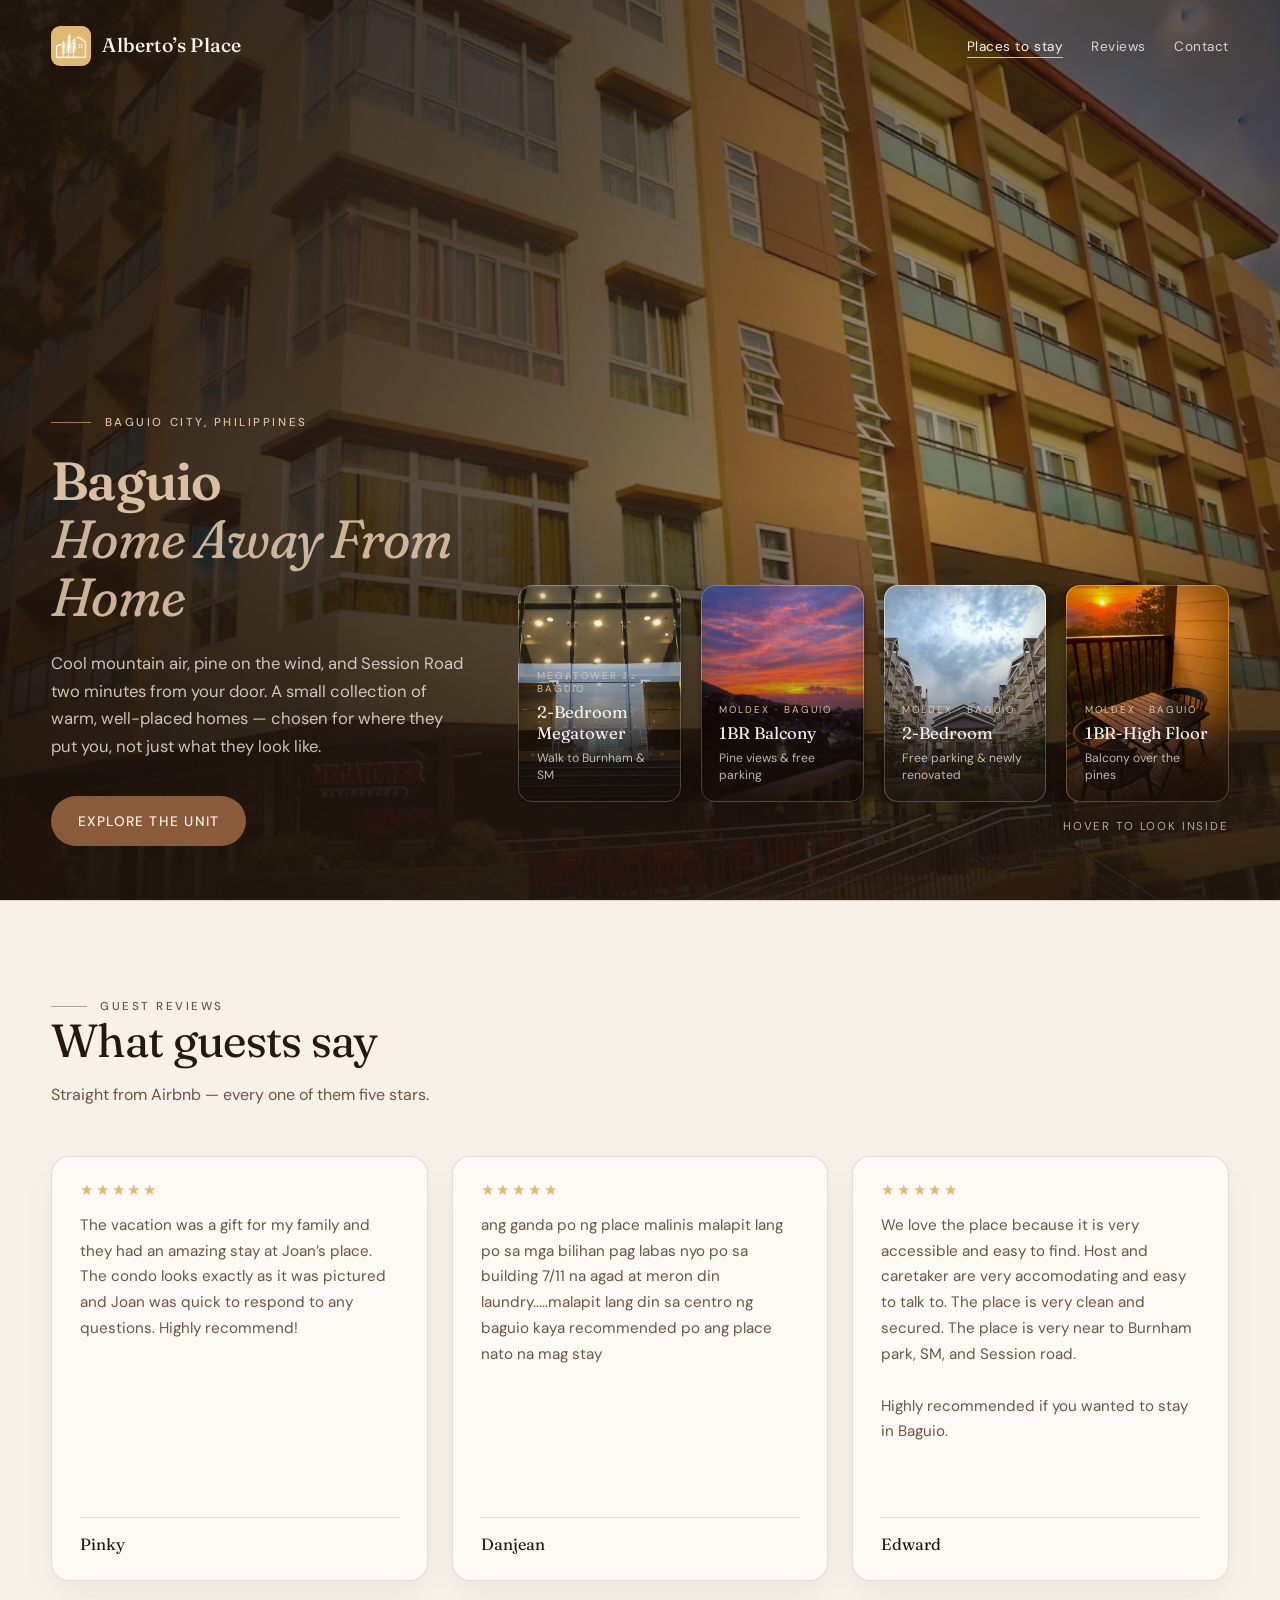
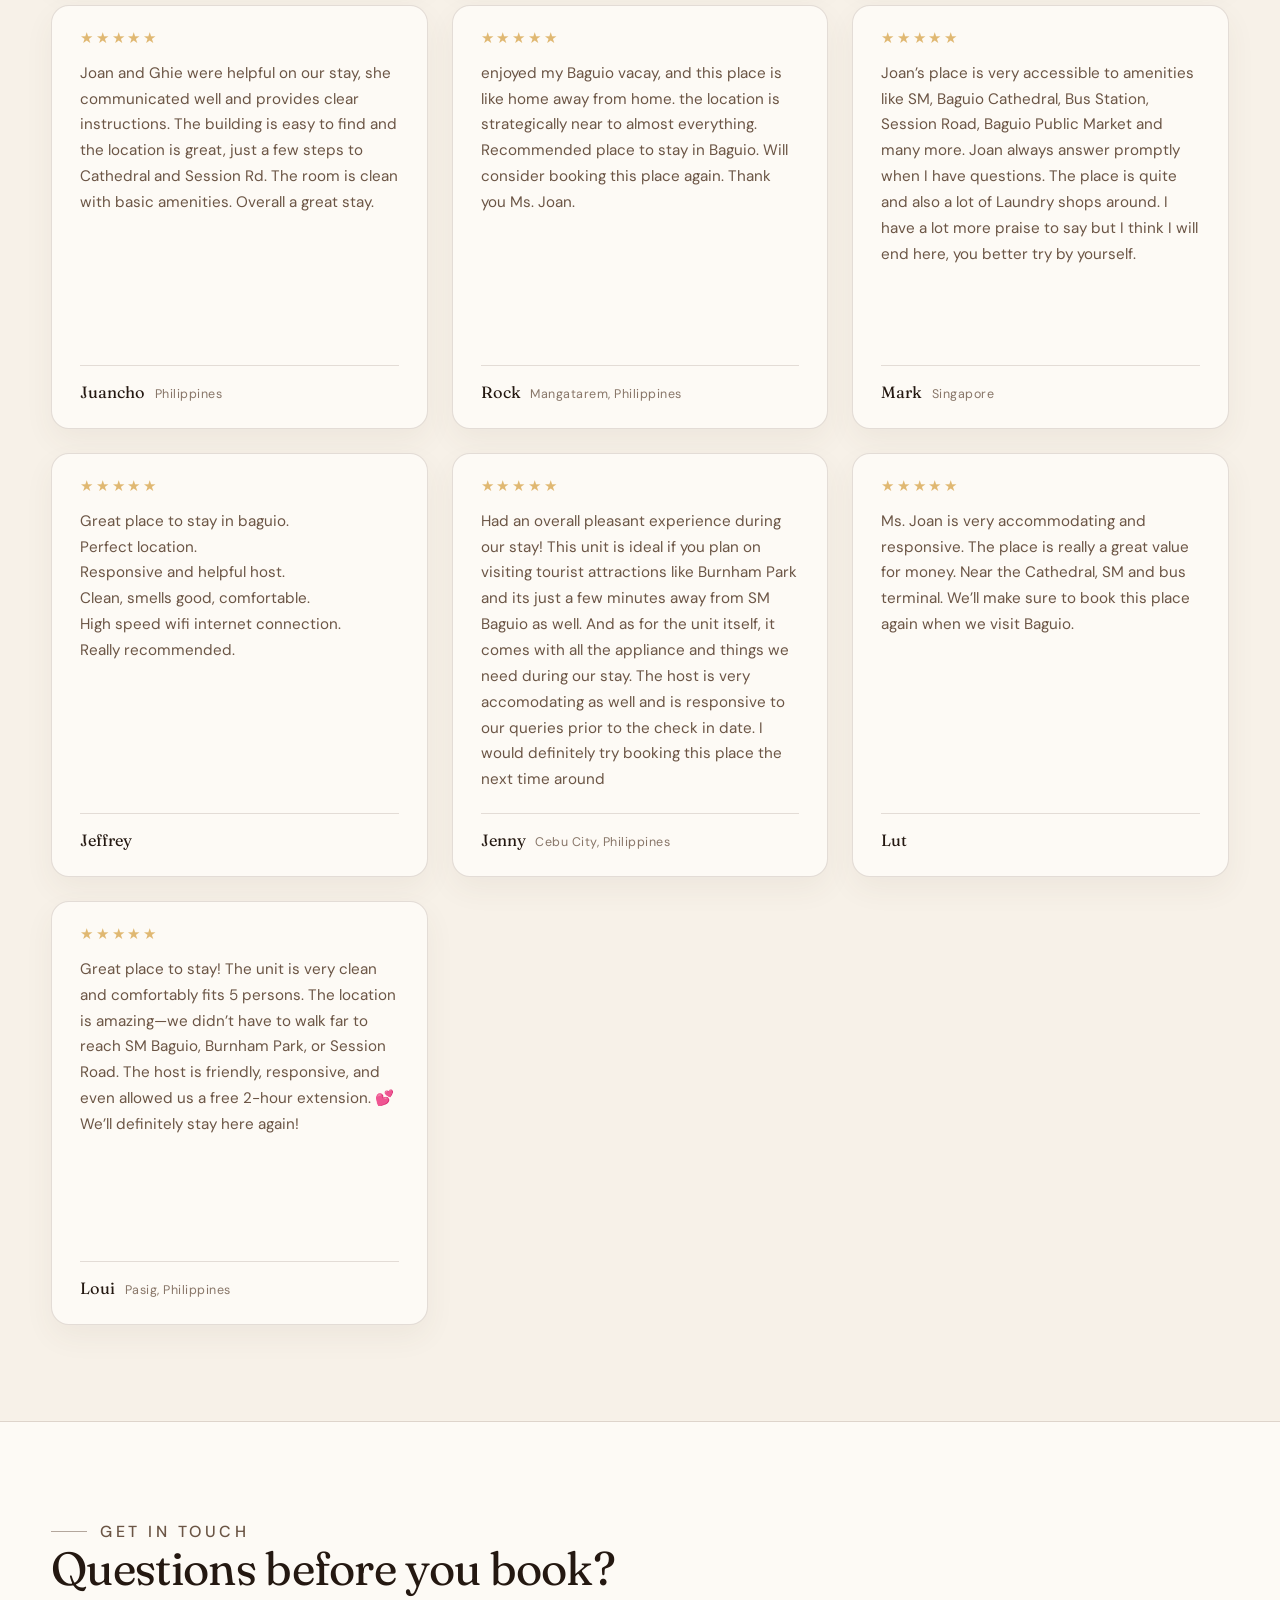
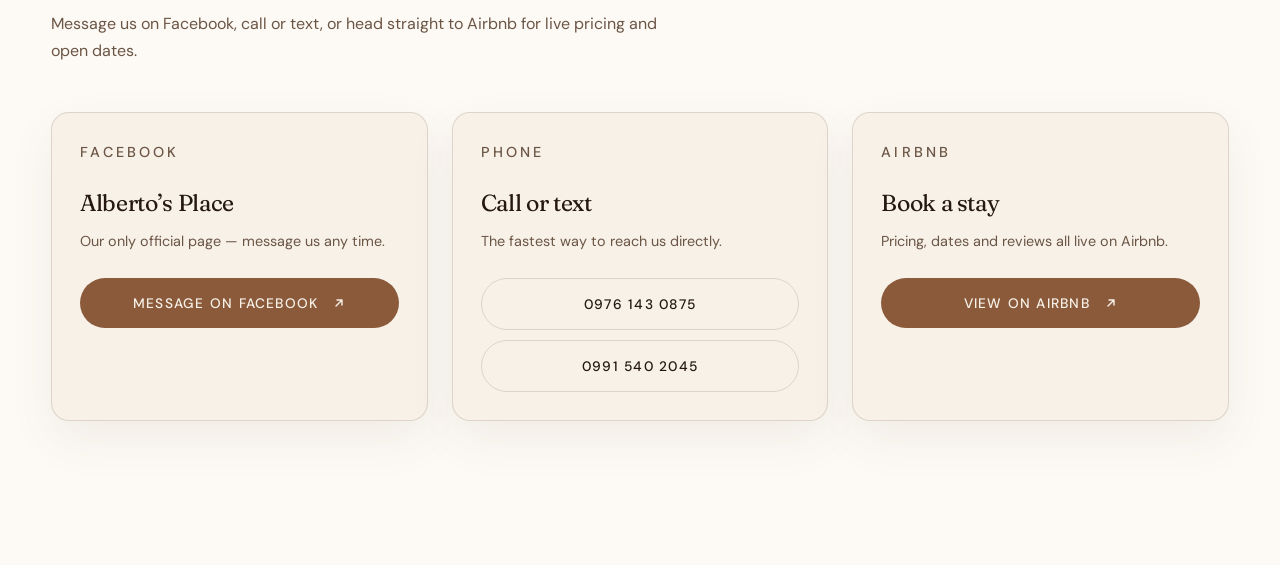
==== commit d7b4515b: "Rename the high floor unit to 1BR-High Floor" ====
--- a/index.html
+++ b/index.html
@@ -13,7 +13,7 @@
 <!-- ?v= is a cache buster: browsers hold onto these files for ~10 minutes,
      so bump the number whenever style.css or main.js changes, or people
      keep seeing the previous version after a deploy. -->
-<link rel="stylesheet" href="assets/css/style.css?v=31">
+<link rel="stylesheet" href="assets/css/style.css?v=32">
 </head>
 <body>
 
@@ -118,7 +118,7 @@
           <span class="window-card__veil"></span>
           <span class="window-card__label">
             <span class="window-card__place">Moldex &middot; Baguio</span>
-            <span class="window-card__name">1-Bedroom High Floor</span>
+            <span class="window-card__name">1BR-High Floor</span>
             <span class="window-card__note">Balcony over the pines</span>
           </span>
         </a>
@@ -285,7 +285,7 @@
   </div>
 </section>
 
-<script src="assets/js/units.js?v=31"></script>
-<script src="assets/js/main.js?v=31"></script>
+<script src="assets/js/units.js?v=32"></script>
+<script src="assets/js/main.js?v=32"></script>
 </body>
 </html>
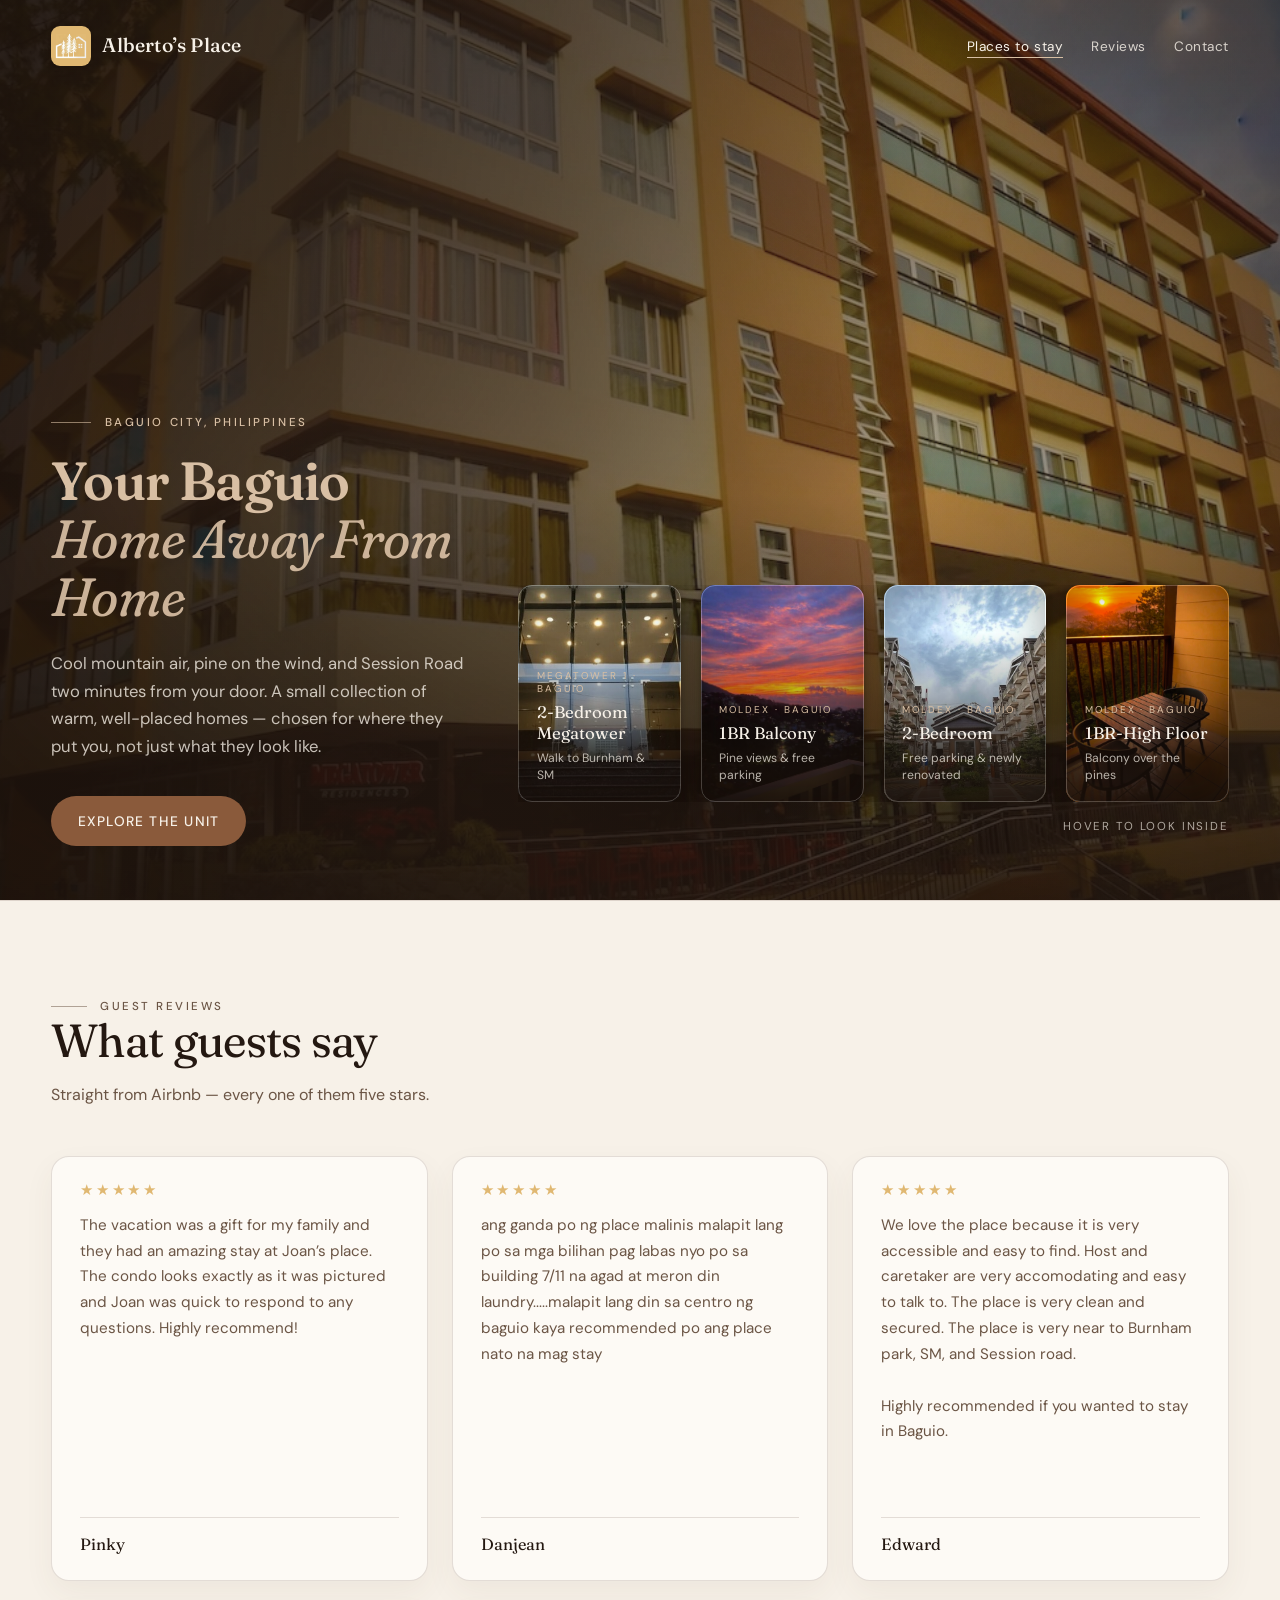
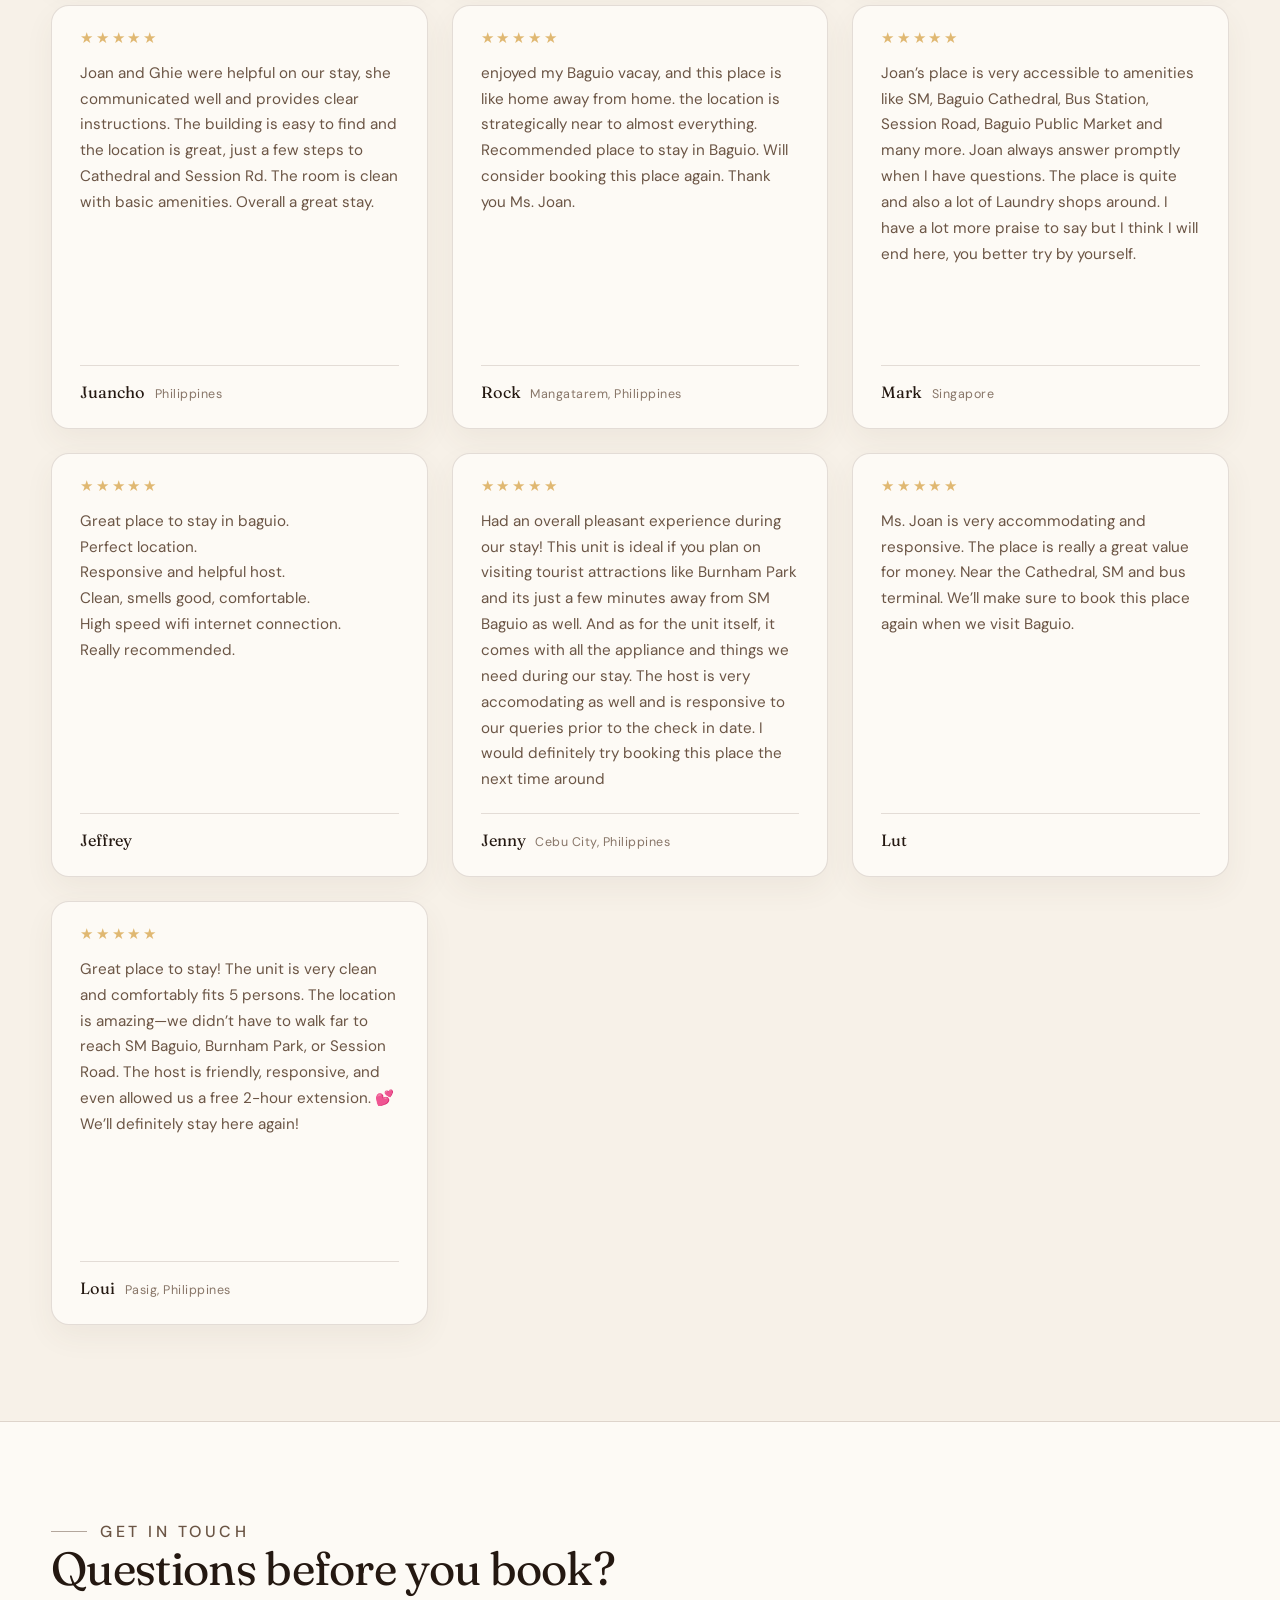
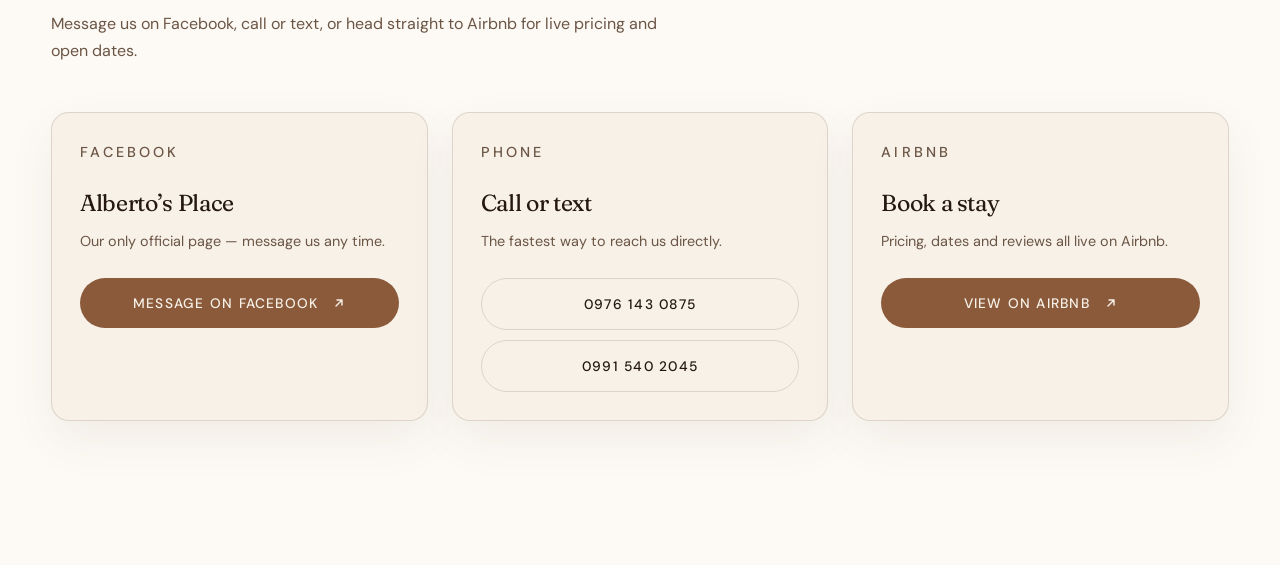
==== commit 704c0d04: "Update the tagline and the Moldex 1BR copy Tagline becomes "Your Baguio Home Away From Home". Units " ====
--- a/index.html
+++ b/index.html
@@ -13,7 +13,7 @@
 <!-- ?v= is a cache buster: browsers hold onto these files for ~10 minutes,
      so bump the number whenever style.css or main.js changes, or people
      keep seeing the previous version after a deploy. -->
-<link rel="stylesheet" href="assets/css/style.css?v=32">
+<link rel="stylesheet" href="assets/css/style.css?v=35">
 </head>
 <body>
 
@@ -52,7 +52,7 @@
 
     <div class="hero__copy">
       <p class="u-eyebrow hero__eyebrow">Baguio City, Philippines</p>
-      <h1 class="hero__title">Baguio<em>Home Away From Home</em></h1>
+      <h1 class="hero__title">Your Baguio<em>Home Away From Home</em></h1>
       <p class="hero__lede">
         Cool mountain air, pine on the wind, and Session Road two minutes from your
         door. A small collection of warm, well-placed homes — chosen for where they
@@ -285,7 +285,7 @@
   </div>
 </section>
 
-<script src="assets/js/units.js?v=32"></script>
-<script src="assets/js/main.js?v=32"></script>
+<script src="assets/js/units.js?v=35"></script>
+<script src="assets/js/main.js?v=35"></script>
 </body>
 </html>
--- a/assets/css/style.css
+++ b/assets/css/style.css
@@ -144,6 +144,7 @@
    alternate to cross-fade one unit into the next. The long transform makes a
    slow push-in that runs for the whole time a unit is on screen. */
 .hero__layer--reveal {
+  z-index: 1;                     /* JS raises the incoming layer to 2 */
   opacity: 0;
   transform: scale(1.02);
   transition:
@@ -158,7 +159,7 @@
 .hero__scrim {
   position: absolute;
   inset: 0;
-  z-index: 1;
+  z-index: 3;
   background:
     linear-gradient(to right,
       rgba(28, 18, 12, 0.88) 0%,
@@ -183,8 +184,8 @@
    body so the open menu panel isn't painted behind the headline. */
 .hero > .nav,
 .hero > .hero__body { position: relative; }
-.hero > .hero__body { z-index: 2; }
-.hero > .nav        { z-index: 3; }
+.hero > .hero__body { z-index: 4; }
+.hero > .nav        { z-index: 5; }
 
 /* ---------- Nav ---------- */
 
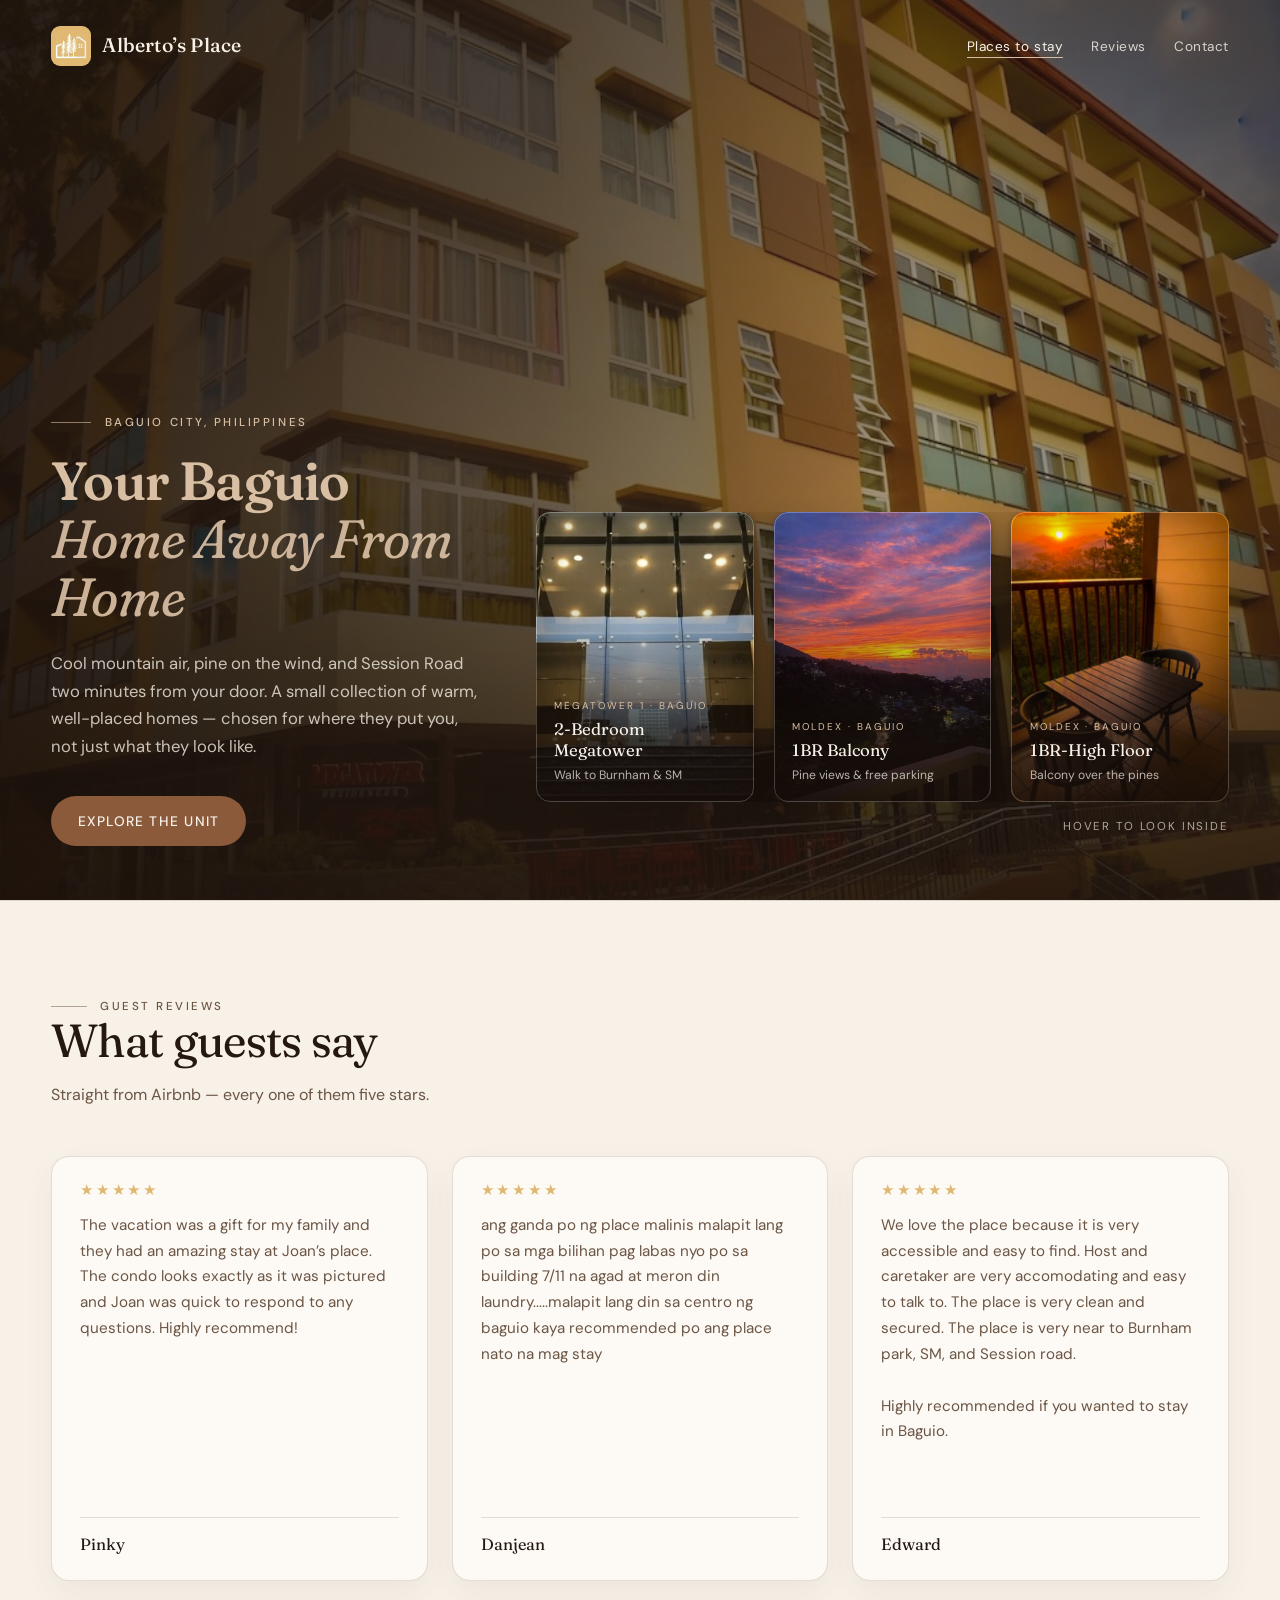
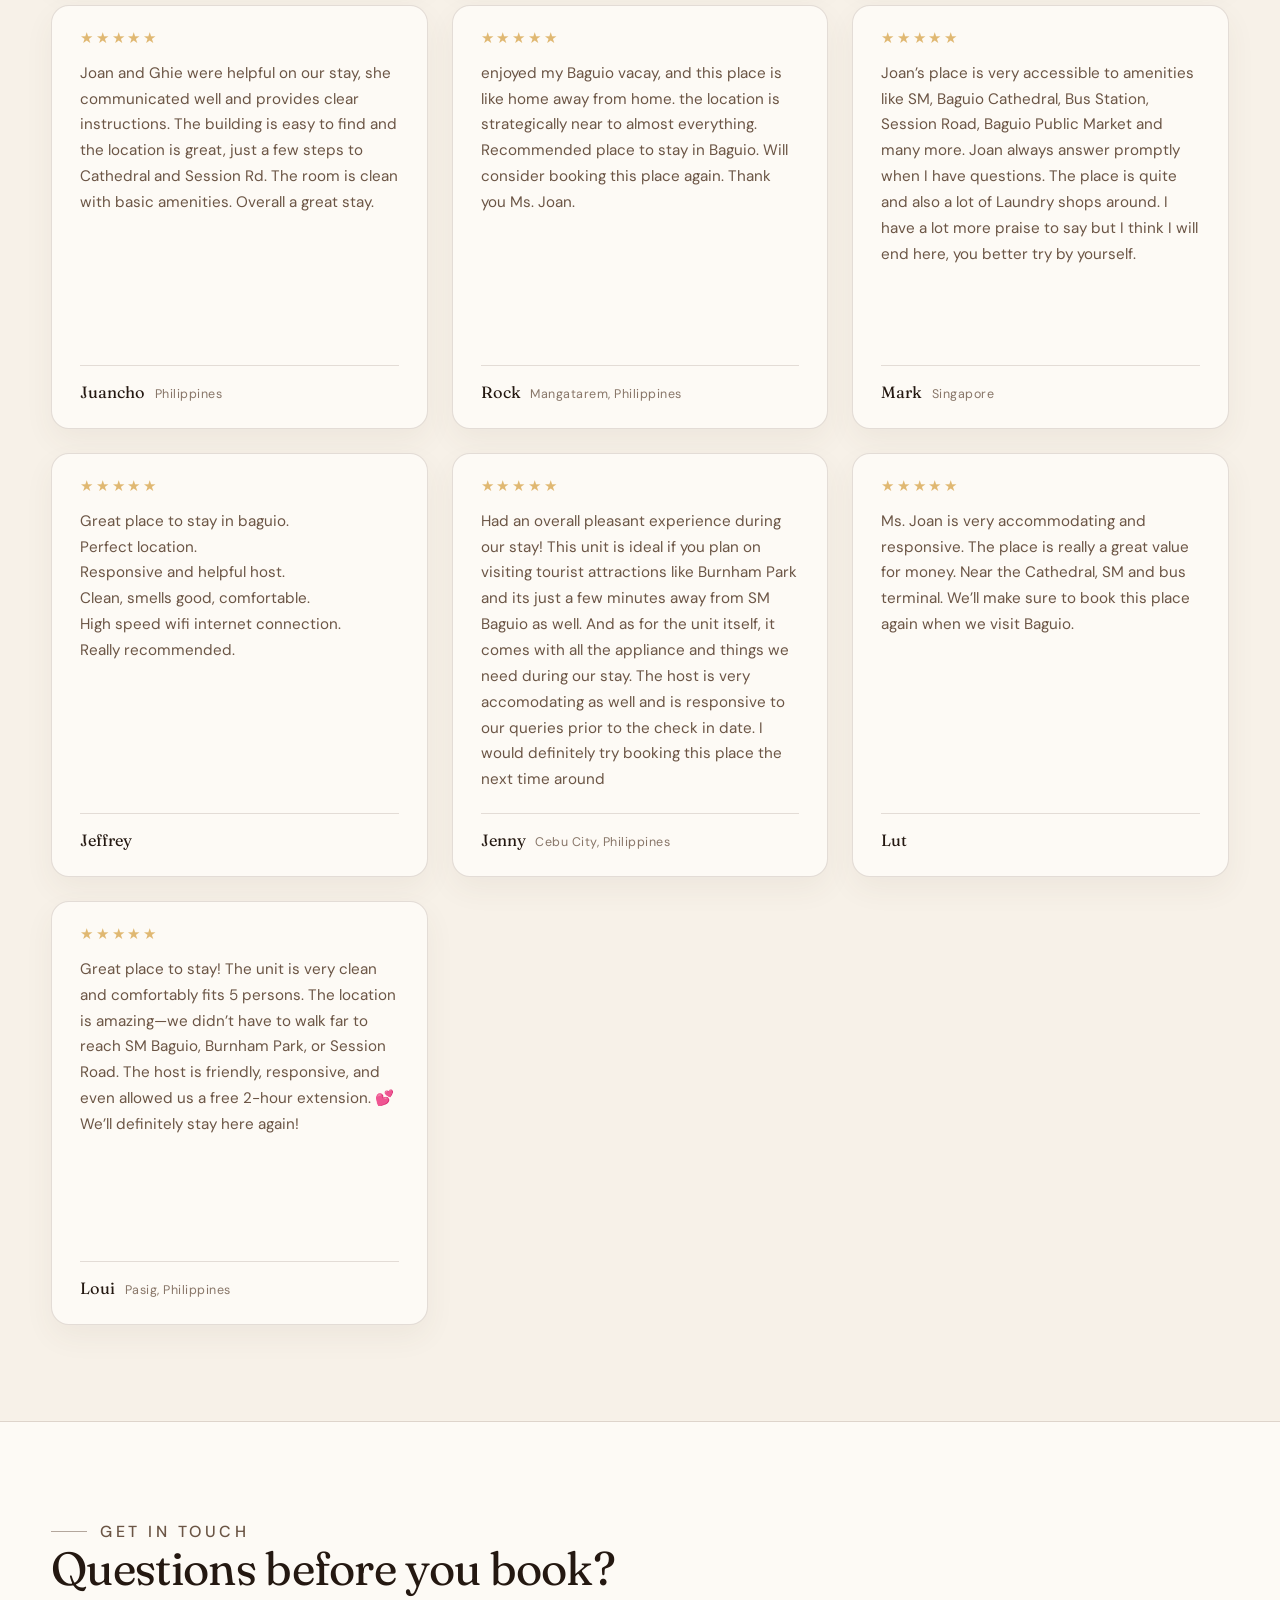
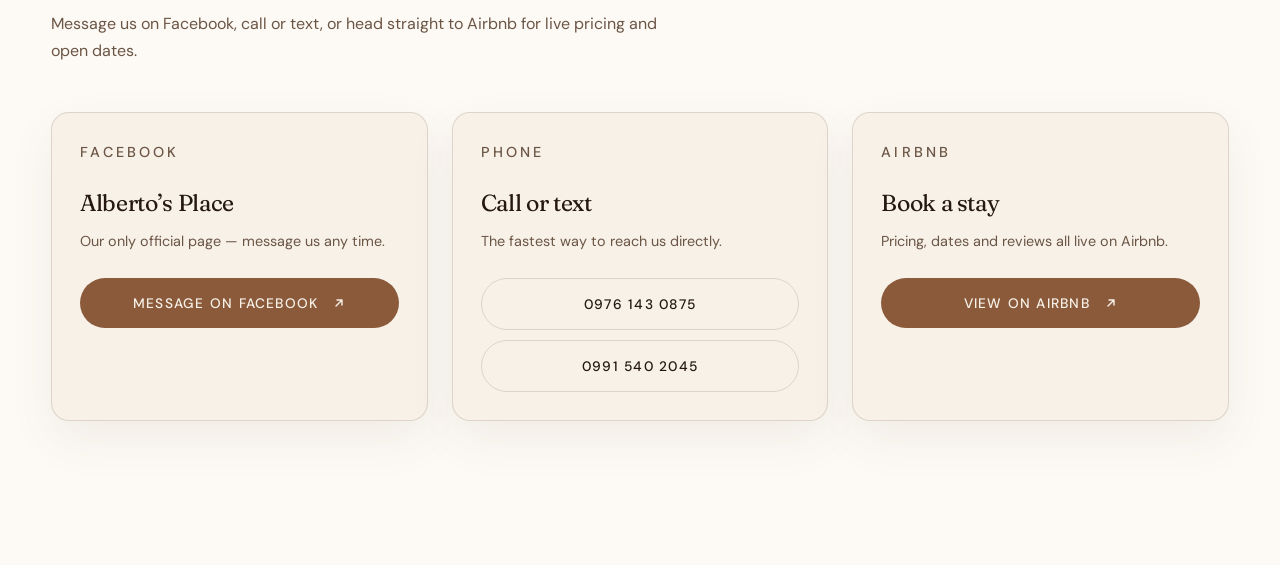
==== commit ac8d9ef3: "Remove the pet-friendly 2-bedroom; renumber the pages 1-3 The Moldex 2-bedroom and its separate solo" ====
--- a/index.html
+++ b/index.html
@@ -13,7 +13,7 @@
 <!-- ?v= is a cache buster: browsers hold onto these files for ~10 minutes,
      so bump the number whenever style.css or main.js changes, or people
      keep seeing the previous version after a deploy. -->
-<link rel="stylesheet" href="assets/css/style.css?v=35">
+<link rel="stylesheet" href="assets/css/style.css?v=36">
 </head>
 <body>
 
@@ -98,19 +98,6 @@
         </a>
 
         <a class="window-card" href="unit-3.html" data-enter
-           data-reveal="images/unit-4-baguio/unit4-01.jpeg">
-          <img class="window-card__img"
-               src="images/unit-4-baguio/unit4-01.jpeg"
-               alt="Moldex Residences entrance and grounds">
-          <span class="window-card__veil"></span>
-          <span class="window-card__label">
-            <span class="window-card__place">Moldex · Baguio</span>
-            <span class="window-card__name">2-Bedroom</span>
-            <span class="window-card__note">Free parking &amp; newly renovated</span>
-          </span>
-        </a>
-
-        <a class="window-card" href="unit-4.html" data-enter
            data-reveal="images/moldex-highfloor/hf-02.jpg">
           <img class="window-card__img"
                src="images/moldex-highfloor/hf-02.jpg"
@@ -285,7 +272,7 @@
   </div>
 </section>
 
-<script src="assets/js/units.js?v=35"></script>
-<script src="assets/js/main.js?v=35"></script>
+<script src="assets/js/units.js?v=36"></script>
+<script src="assets/js/main.js?v=36"></script>
 </body>
 </html>
